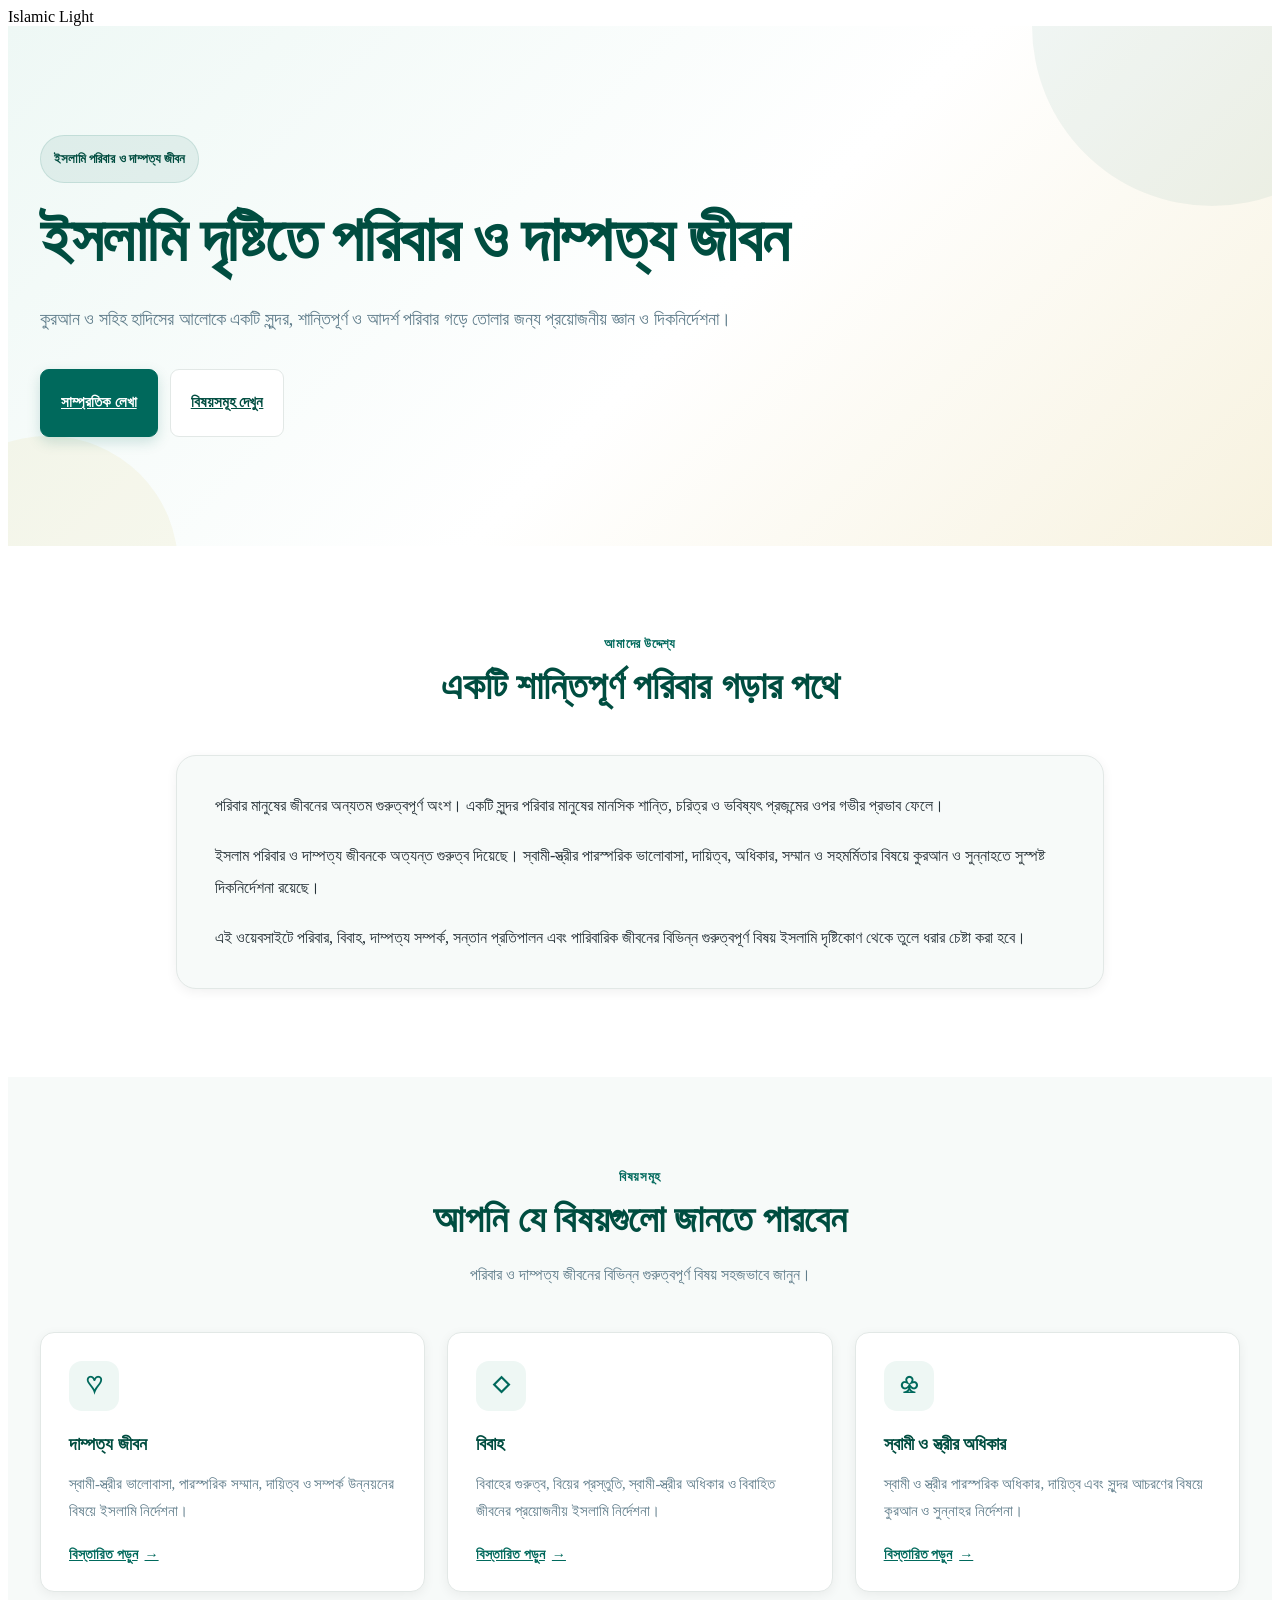
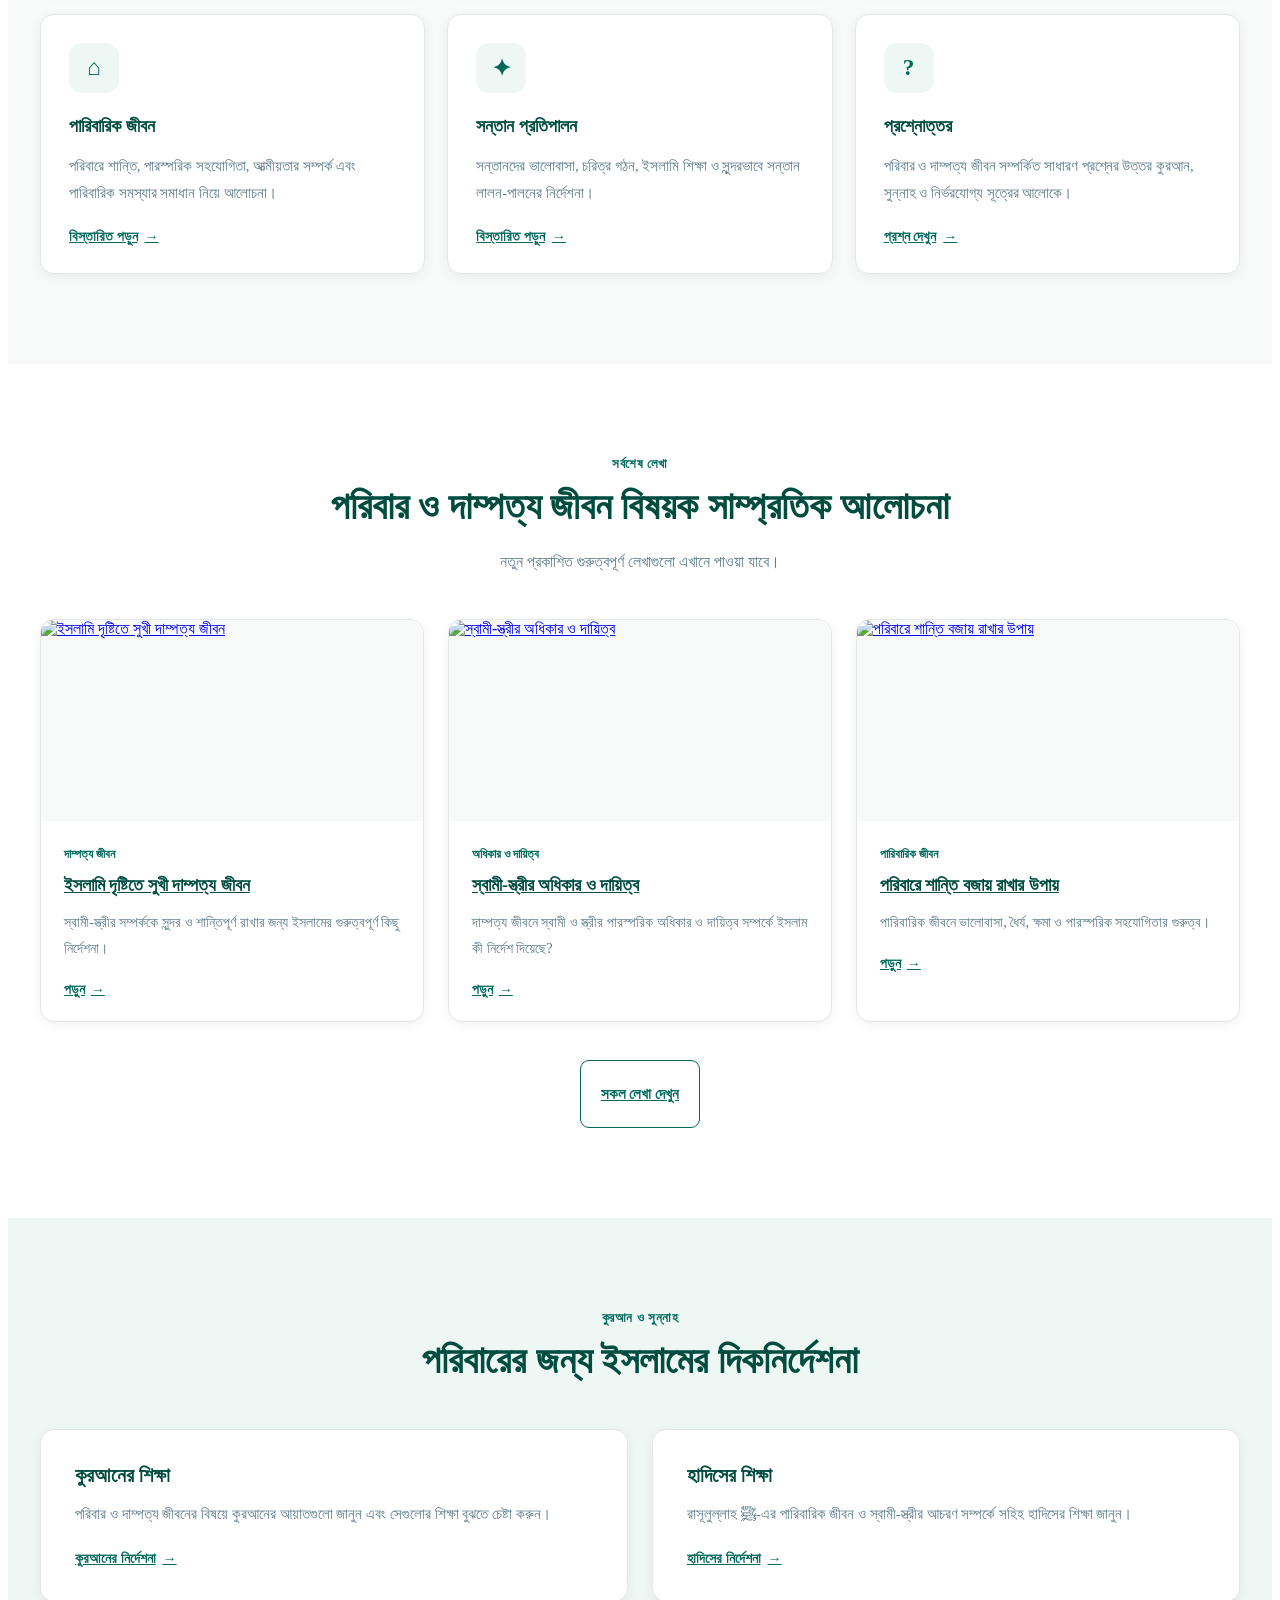
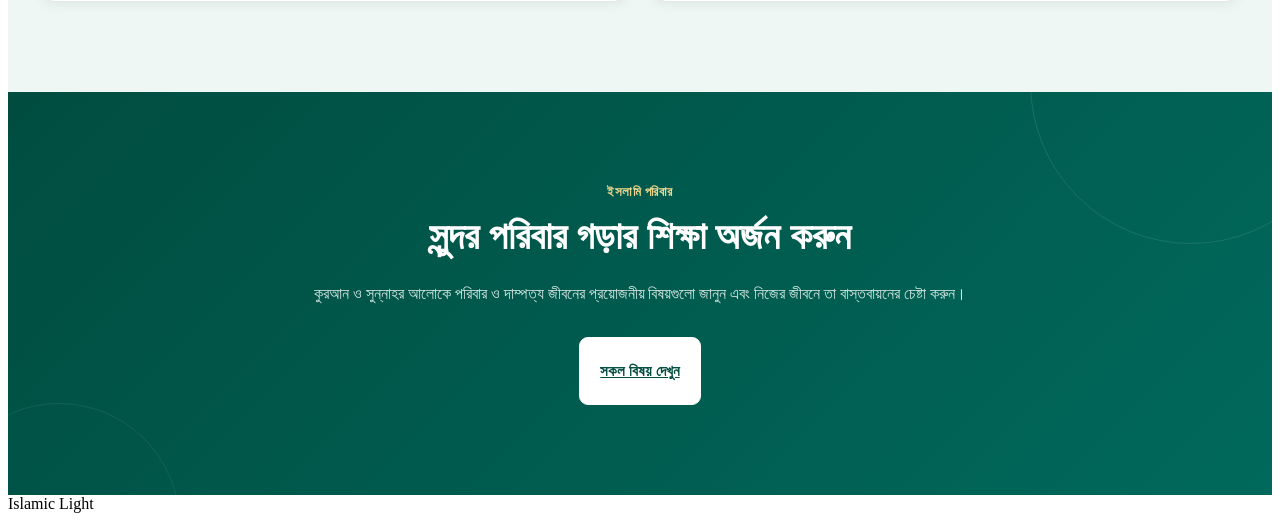
==== index.html @ d40d11ce "Update index.html" ====
<!DOCTYPE html>
<html lang="bn">
<head>
    <meta charset="UTF-8">

    <meta name="viewport" content="width=device-width, initial-scale=1.0">

    <title>ইসলামি দৃষ্টিতে পরিবার ও দাম্পত্য জীবন | Islamic Light</title>

    <meta name="description"
          content="ইসলামি দৃষ্টিতে পরিবার ও দাম্পত্য জীবন সম্পর্কে কুরআন ও সহিহ হাদিসের আলোকে জ্ঞানমূলক আলোচনা, স্বামী-স্ত্রীর অধিকার ও দায়িত্ব, বিবাহ, সন্তান প্রতিপালন এবং পারিবারিক জীবনের বিভিন্ন বিষয়।">

    <meta name="keywords"
          content="ইসলামি পরিবার, দাম্পত্য জীবন, ইসলামি দাম্পত্য জীবন, স্বামী স্ত্রীর অধিকার, বিবাহ, পরিবার, সন্তান প্রতিপালন, ইসলামি জীবনযাপন">

    <meta name="author" content="Mohammad Ayesh Ali">
    <meta name="robots" content="index, follow, max-image-preview:large">

    <link rel="canonical" href="https://family.islamiclight.in/">

    <!-- Theme -->
    <meta name="theme-color" content="#00695c">

    <!-- Open Graph -->
    <meta property="og:type" content="website">
    <meta property="og:title"
          content="ইসলামি দৃষ্টিতে পরিবার ও দাম্পত্য জীবন">
    <meta property="og:description"
          content="কুরআন ও সহিহ হাদিসের আলোকে পরিবার, বিবাহ, স্বামী-স্ত্রীর সম্পর্ক, সন্তান প্রতিপালন ও দাম্পত্য জীবনের বিভিন্ন বিষয়।">
    <meta property="og:url" content="https://family.islamiclight.in/">
    <meta property="og:site_name" content="ইসলামি দৃষ্টিতে পরিবার ও দাম্পত্য জীবন">
    <meta property="og:locale" content="bn_BD">
    <meta property="og:image"
          content="https://family.islamiclight.in/images/family-islamic-life.jpg">
    <meta property="og:image:alt"
          content="ইসলামি দৃষ্টিতে পরিবার ও দাম্পত্য জীবন">

    <!-- Twitter Card -->
    <meta name="twitter:card" content="summary_large_image">
    <meta name="twitter:title"
          content="ইসলামি দৃষ্টিতে পরিবার ও দাম্পত্য জীবন">
    <meta name="twitter:description"
          content="কুরআন ও সহিহ হাদিসের আলোকে পরিবার ও দাম্পত্য জীবনের বিভিন্ন বিষয়।">
    <meta name="twitter:image"
          content="https://family.islamiclight.in/images/family-islamic-life.jpg">

    <!-- Favicon -->
    <link rel="icon" href="/images/favicon.png" type="image/png">

    <!-- Future CSS -->
    <link rel="stylesheet" href="css/home-page.css">

    <!-- WebSite Structured Data -->
    <script type="application/ld+json">
    {
        "@context": "https://schema.org",
        "@type": "WebSite",
        "name": "ইসলামি দৃষ্টিতে পরিবার ও দাম্পত্য জীবন",
        "alternateName": "Islamic Family Life",
        "url": "https://family.islamiclight.in/",
        "description": "কুরআন ও সহিহ হাদিসের আলোকে পরিবার ও দাম্পত্য জীবন বিষয়ক জ্ঞানমূলক ওয়েবসাইট।",
        "inLanguage": "bn"
    }
    </script>

    <!-- Organization Structured Data -->
    <script type="application/ld+json">
    {
        "@context": "https://schema.org",
        "@type": "Organization",
        "name": "Islamic Light",
        "url": "https://islamiclight.in/",
        "sameAs": [
            "https://family.islamiclight.in/"
        ]
    }
    </script>
</head>

<body>

    <!-- =====================================================
         HEADER
         Header will be loaded dynamically by global.js
         ===================================================== -->

    <header id="site-header" class="site-header" aria-label="প্রধান হেডার">
        <div class="header-placeholder">
            <span>Islamic Light</span>
        </div>
    </header>


    <main id="main-content">

        <!-- =================================================
             HERO SECTION
             ================================================= -->

        <section class="hero-section" aria-labelledby="hero-title">

            <div class="hero-container">

                <div class="hero-content">

                    <span class="hero-label">
                        ইসলামি পরিবার ও দাম্পত্য জীবন
                    </span>

                    <h1 id="hero-title">
                        ইসলামি দৃষ্টিতে পরিবার ও দাম্পত্য জীবন
                    </h1>

                    <p class="hero-description">
                        কুরআন ও সহিহ হাদিসের আলোকে একটি সুন্দর,
                        শান্তিপূর্ণ ও আদর্শ পরিবার গড়ে তোলার জন্য
                        প্রয়োজনীয় জ্ঞান ও দিকনির্দেশনা।
                    </p>

                    <div class="hero-actions">

                        <a href="#latest-articles"
                           class="primary-button">
                            সাম্প্রতিক লেখা
                        </a>

                        <a href="#categories"
                           class="secondary-button">
                            বিষয়সমূহ দেখুন
                        </a>

                    </div>

                </div>

            </div>

        </section>


        <!-- =================================================
             INTRODUCTION
             ================================================= -->

        <section class="intro-section"
                 aria-labelledby="intro-title">

            <div class="container">

                <div class="section-heading">

                    <span class="section-label">
                        আমাদের উদ্দেশ্য
                    </span>

                    <h2 id="intro-title">
                        একটি শান্তিপূর্ণ পরিবার গড়ার পথে
                    </h2>

                </div>

                <div class="intro-content">

                    <p>
                        পরিবার মানুষের জীবনের অন্যতম গুরুত্বপূর্ণ অংশ।
                        একটি সুন্দর পরিবার মানুষের মানসিক শান্তি,
                        চরিত্র ও ভবিষ্যৎ প্রজন্মের ওপর গভীর প্রভাব ফেলে।
                    </p>

                    <p>
                        ইসলাম পরিবার ও দাম্পত্য জীবনকে অত্যন্ত
                        গুরুত্ব দিয়েছে। স্বামী-স্ত্রীর পারস্পরিক
                        ভালোবাসা, দায়িত্ব, অধিকার, সম্মান ও
                        সহমর্মিতার বিষয়ে কুরআন ও সুন্নাহতে
                        সুস্পষ্ট দিকনির্দেশনা রয়েছে।
                    </p>

                    <p>
                        এই ওয়েবসাইটে পরিবার, বিবাহ, দাম্পত্য সম্পর্ক,
                        সন্তান প্রতিপালন এবং পারিবারিক জীবনের
                        বিভিন্ন গুরুত্বপূর্ণ বিষয় ইসলামি দৃষ্টিকোণ
                        থেকে তুলে ধরার চেষ্টা করা হবে।
                    </p>

                </div>

            </div>

        </section>


        <!-- =================================================
             CATEGORIES
             ================================================= -->

        <section id="categories"
                 class="categories-section"
                 aria-labelledby="categories-title">

            <div class="container">

                <div class="section-heading">

                    <span class="section-label">
                        বিষয়সমূহ
                    </span>

                    <h2 id="categories-title">
                        আপনি যে বিষয়গুলো জানতে পারবেন
                    </h2>

                    <p>
                        পরিবার ও দাম্পত্য জীবনের বিভিন্ন গুরুত্বপূর্ণ
                        বিষয় সহজভাবে জানুন।
                    </p>

                </div>


                <div class="category-grid">

                    <!-- Category 1 -->
                    <article class="category-card">

                        <div class="category-icon"
                             aria-hidden="true">
                            ♡
                        </div>

                        <h3>
                            দাম্পত্য জীবন
                        </h3>

                        <p>
                            স্বামী-স্ত্রীর ভালোবাসা, পারস্পরিক
                            সম্মান, দায়িত্ব ও সম্পর্ক উন্নয়নের
                            বিষয়ে ইসলামি নির্দেশনা।
                        </p>

                        <a href="/categories/dampotto-jibon.html"
                           aria-label="দাম্পত্য জীবন সম্পর্কে পড়ুন">
                            বিস্তারিত পড়ুন
                        </a>

                    </article>


                    <!-- Category 2 -->
                    <article class="category-card">

                        <div class="category-icon"
                             aria-hidden="true">
                            ◇
                        </div>

                        <h3>
                            বিবাহ
                        </h3>

                        <p>
                            বিবাহের গুরুত্ব, বিয়ের প্রস্তুতি,
                            স্বামী-স্ত্রীর অধিকার ও বিবাহিত জীবনের
                            প্রয়োজনীয় ইসলামি নির্দেশনা।
                        </p>

                        <a href="/categories/bibaho.html"
                           aria-label="বিবাহ সম্পর্কে পড়ুন">
                            বিস্তারিত পড়ুন
                        </a>

                    </article>


                    <!-- Category 3 -->
                    <article class="category-card">

                        <div class="category-icon"
                             aria-hidden="true">
                            ♧
                        </div>

                        <h3>
                            স্বামী ও স্ত্রীর অধিকার
                        </h3>

                        <p>
                            স্বামী ও স্ত্রীর পারস্পরিক অধিকার,
                            দায়িত্ব এবং সুন্দর আচরণের বিষয়ে
                            কুরআন ও সুন্নাহর নির্দেশনা।
                        </p>

                        <a href="/categories/rights-responsibilities.html"
                           aria-label="স্বামী ও স্ত্রীর অধিকার সম্পর্কে পড়ুন">
                            বিস্তারিত পড়ুন
                        </a>

                    </article>


                    <!-- Category 4 -->
                    <article class="category-card">

                        <div class="category-icon"
                             aria-hidden="true">
                            ⌂
                        </div>

                        <h3>
                            পারিবারিক জীবন
                        </h3>

                        <p>
                            পরিবারে শান্তি, পারস্পরিক সহযোগিতা,
                            আত্মীয়তার সম্পর্ক এবং পারিবারিক
                            সমস্যার সমাধান নিয়ে আলোচনা।
                        </p>

                        <a href="/categories/family-life.html"
                           aria-label="পারিবারিক জীবন সম্পর্কে পড়ুন">
                            বিস্তারিত পড়ুন
                        </a>

                    </article>


                    <!-- Category 5 -->
                    <article class="category-card">

                        <div class="category-icon"
                             aria-hidden="true">
                            ✦
                        </div>

                        <h3>
                            সন্তান প্রতিপালন
                        </h3>

                        <p>
                            সন্তানদের ভালোবাসা, চরিত্র গঠন,
                            ইসলামি শিক্ষা ও সুন্দরভাবে
                            সন্তান লালন-পালনের নির্দেশনা।
                        </p>

                        <a href="/categories/child-upbringing.html"
                           aria-label="সন্তান প্রতিপালন সম্পর্কে পড়ুন">
                            বিস্তারিত পড়ুন
                        </a>

                    </article>


                    <!-- Category 6 -->
                    <article class="category-card">

                        <div class="category-icon"
                             aria-hidden="true">
                            ?
                        </div>

                        <h3>
                            প্রশ্নোত্তর
                        </h3>

                        <p>
                            পরিবার ও দাম্পত্য জীবন সম্পর্কিত
                            সাধারণ প্রশ্নের উত্তর কুরআন,
                            সুন্নাহ ও নির্ভরযোগ্য সূত্রের আলোকে।
                        </p>

                        <a href="/questions.html"
                           aria-label="প্রশ্নোত্তর বিভাগে যান">
                            প্রশ্ন দেখুন
                        </a>

                    </article>

                </div>

            </div>

        </section>


        <!-- =================================================
             FEATURED ARTICLES
             ================================================= -->

        <section id="latest-articles"
                 class="latest-articles-section"
                 aria-labelledby="latest-articles-title">

            <div class="container">

                <div class="section-heading">

                    <span class="section-label">
                        সর্বশেষ লেখা
                    </span>

                    <h2 id="latest-articles-title">
                        পরিবার ও দাম্পত্য জীবন বিষয়ক সাম্প্রতিক আলোচনা
                    </h2>

                    <p>
                        নতুন প্রকাশিত গুরুত্বপূর্ণ লেখাগুলো এখানে
                        পাওয়া যাবে।
                    </p>

                </div>


                <div class="article-grid">

                    <!-- Article 1 -->
                    <article class="article-card">

                        <a href="/articles/islamic-married-life.html"
                           class="article-image-link">

                            <img src="/images/articles/married-life.jpg"
                                 alt="ইসলামি দৃষ্টিতে সুখী দাম্পত্য জীবন"
                                 loading="lazy"
                                 width="1200"
                                 height="630">

                        </a>

                        <div class="article-content">

                            <span class="article-category">
                                দাম্পত্য জীবন
                            </span>

                            <h3>
                                <a href="/articles/islamic-married-life.html">
                                    ইসলামি দৃষ্টিতে সুখী দাম্পত্য জীবন
                                </a>
                            </h3>

                            <p>
                                স্বামী-স্ত্রীর সম্পর্ককে সুন্দর ও
                                শান্তিপূর্ণ রাখার জন্য ইসলামের
                                গুরুত্বপূর্ণ কিছু নির্দেশনা।
                            </p>

                            <a href="/articles/islamic-married-life.html"
                               class="read-more">
                                পড়ুন
                            </a>

                        </div>

                    </article>


                    <!-- Article 2 -->
                    <article class="article-card">

                        <a href="/articles/husband-wife-rights.html"
                           class="article-image-link">

                            <img src="/images/articles/husband-wife-rights.jpg"
                                 alt="স্বামী-স্ত্রীর অধিকার ও দায়িত্ব"
                                 loading="lazy"
                                 width="1200"
                                 height="630">

                        </a>

                        <div class="article-content">

                            <span class="article-category">
                                অধিকার ও দায়িত্ব
                            </span>

                            <h3>
                                <a href="/articles/husband-wife-rights.html">
                                    স্বামী-স্ত্রীর অধিকার ও দায়িত্ব
                                </a>
                            </h3>

                            <p>
                                দাম্পত্য জীবনে স্বামী ও স্ত্রীর
                                পারস্পরিক অধিকার ও দায়িত্ব সম্পর্কে
                                ইসলাম কী নির্দেশ দিয়েছে?
                            </p>

                            <a href="/articles/husband-wife-rights.html"
                               class="read-more">
                                পড়ুন
                            </a>

                        </div>

                    </article>


                    <!-- Article 3 -->
                    <article class="article-card">

                        <a href="/articles/family-peace.html"
                           class="article-image-link">

                            <img src="/images/articles/family-peace.jpg"
                                 alt="পরিবারে শান্তি বজায় রাখার উপায়"
                                 loading="lazy"
                                 width="1200"
                                 height="630">

                        </a>

                        <div class="article-content">

                            <span class="article-category">
                                পারিবারিক জীবন
                            </span>

                            <h3>
                                <a href="/articles/family-peace.html">
                                    পরিবারে শান্তি বজায় রাখার উপায়
                                </a>
                            </h3>

                            <p>
                                পারিবারিক জীবনে ভালোবাসা, ধৈর্য,
                                ক্ষমা ও পারস্পরিক সহযোগিতার গুরুত্ব।
                            </p>

                            <a href="/articles/family-peace.html"
                               class="read-more">
                                পড়ুন
                            </a>

                        </div>

                    </article>

                </div>


                <div class="section-action">

                    <a href="/articles.html"
                       class="view-all-button">
                        সকল লেখা দেখুন
                    </a>

                </div>

            </div>

        </section>


        <!-- =================================================
             QURAN & HADITH
             ================================================= -->

        <section class="guidance-section"
                 aria-labelledby="guidance-title">

            <div class="container">

                <div class="section-heading">

                    <span class="section-label">
                        কুরআন ও সুন্নাহ
                    </span>

                    <h2 id="guidance-title">
                        পরিবারের জন্য ইসলামের দিকনির্দেশনা
                    </h2>

                </div>


                <div class="guidance-grid">

                    <article class="guidance-card">

                        <h3>
                            কুরআনের শিক্ষা
                        </h3>

                        <p>
                            পরিবার ও দাম্পত্য জীবনের বিষয়ে
                            কুরআনের আয়াতগুলো জানুন এবং
                            সেগুলোর শিক্ষা বুঝতে চেষ্টা করুন।
                        </p>

                        <a href="/quran-family.html">
                            কুরআনের নির্দেশনা
                        </a>

                    </article>


                    <article class="guidance-card">

                        <h3>
                            হাদিসের শিক্ষা
                        </h3>

                        <p>
                            রাসূলুল্লাহ ﷺ-এর পারিবারিক জীবন ও
                            স্বামী-স্ত্রীর আচরণ সম্পর্কে সহিহ
                            হাদিসের শিক্ষা জানুন।
                        </p>

                        <a href="/hadith-family.html">
                            হাদিসের নির্দেশনা
                        </a>

                    </article>

                </div>

            </div>

        </section>


        <!-- =================================================
             CALL TO ACTION
             ================================================= -->

         <section class="cta-section"
                 aria-labelledby="cta-title">

            <div class="container">

                <div class="cta-content">

                    <span class="section-label">
                        ইসলামি পরিবার
                    </span>

                    <h2 id="cta-title">
                        সুন্দর পরিবার গড়ার শিক্ষা অর্জন করুন
                    </h2>

                    <p>
                        কুরআন ও সুন্নাহর আলোকে পরিবার ও দাম্পত্য
                        জীবনের প্রয়োজনীয় বিষয়গুলো জানুন এবং
                        নিজের জীবনে তা বাস্তবায়নের চেষ্টা করুন।
                    </p>

                    <a href="/articles.html"
                       class="cta-button">
                        সকল বিষয় দেখুন
                    </a>

                </div>

            </div>

        </section>

    </main>


    <!-- =====================================================
         FOOTER
         Footer will be loaded dynamically by global.js
         ===================================================== -->

    <footer id="site-footer"
            class="site-footer"
            aria-label="ওয়েবসাইট ফুটার">

        <div class="footer-placeholder">
            <span>Islamic Light</span>
        </div>

    </footer>


    <!-- =====================================================
         NOSCRIPT
         ===================================================== -->

    <noscript>
        <div class="noscript-message">
            এই ওয়েবসাইটের কিছু ফিচার সঠিকভাবে ব্যবহার করার জন্য
            আপনার ব্রাউজারে JavaScript সক্রিয় করুন।
        </div>
    </noscript>

     <!-- Future Global JavaScript -->
    <script src="/js/global.js" defer></script>

</body>
</html>
---- css/home-page.css ----
/* =========================================================
   ISLAMIC LIGHT
   Family & Married Life Website
   Homepage Styles
   File: home-page.css
   ========================================================= */


/* =========================================================
   1. HOMEPAGE VARIABLES
   ========================================================= */

:root {
    --home-primary: #00695c;
    --home-primary-dark: #004d40;
    --home-primary-light: #00897b;

    --home-accent: #c9a227;
    --home-accent-light: #f5ecd0;

    --home-text: #263238;
    --home-text-light: #607d8b;

    --home-bg: #ffffff;
    --home-bg-soft: #f7faf9;
    --home-bg-green: #eef7f4;

    --home-border: #e2e8e6;

    --home-container: 1200px;

    --home-radius-sm: 8px;
    --home-radius-md: 14px;
    --home-radius-lg: 20px;

    --home-shadow-sm:
        0 3px 12px rgba(0, 0, 0, 0.06);

    --home-shadow-md:
        0 8px 28px rgba(0, 0, 0, 0.09);

    --home-shadow-lg:
        0 16px 45px rgba(0, 0, 0, 0.12);

    --home-transition: 0.25s ease;
}


/* =========================================================
   2. GENERAL HOMEPAGE RESET
   ========================================================= */

main {
    width: 100%;
}

.container {
    width: min(100% - 40px, var(--home-container));
    margin: 0 auto;
}

.hero-section,
.intro-section,
.categories-section,
.latest-articles-section,
.guidance-section,
.cta-section {
    width: 100%;
}


/* =========================================================
   3. SECTION COMMON STYLES
   ========================================================= */

.section-heading {
    max-width: 760px;

    margin: 0 auto 42px;

    text-align: center;
}

.section-label {
    display: inline-block;

    margin-bottom: 10px;

    color: var(--home-primary);

    font-size: 0.82rem;
    font-weight: 700;

    letter-spacing: 0.04em;
}

.section-heading h2 {
    margin: 0;

    color: var(--home-primary-dark);

    font-size: clamp(1.65rem, 3vw, 2.35rem);
    line-height: 1.35;
    font-weight: 700;
}

.section-heading p {
    margin: 14px auto 0;

    max-width: 650px;

    color: var(--home-text-light);

    font-size: 1rem;
    line-height: 1.9;
}


/* =========================================================
   4. HERO SECTION
   ========================================================= */

.hero-section {
    position: relative;

    overflow: hidden;

    background:
        linear-gradient(
            135deg,
            #eef8f5 0%,
            #ffffff 55%,
            #f7f2df 100%
        );
}

.hero-section::before {
    content: "";

    position: absolute;

    width: 360px;
    height: 360px;

    top: -180px;
    right: -120px;

    border-radius: 50%;

    background: rgba(0, 105, 92, 0.06);

    pointer-events: none;
}

.hero-section::after {
    content: "";

    position: absolute;

    width: 260px;
    height: 260px;

    bottom: -150px;
    left: -90px;

    border-radius: 50%;

    background: rgba(201, 162, 39, 0.07);

    pointer-events: none;
}

.hero-container {
    position: relative;
    z-index: 1;

    width: min(100% - 40px, var(--home-container));

    min-height: 520px;

    margin: 0 auto;

    display: flex;
    align-items: center;
}

.hero-content {
    width: min(100%, 800px);

    padding: 78px 0;
}

.hero-label {
    display: inline-flex;
    align-items: center;

    min-height: 34px;

    margin-bottom: 18px;
    padding: 6px 13px;

    color: var(--home-primary-dark);

    background: rgba(0, 105, 92, 0.08);

    border: 1px solid rgba(0, 105, 92, 0.12);

    border-radius: 999px;

    font-size: 0.82rem;
    font-weight: 700;
}

.hero-content h1 {
    max-width: 850px;

    margin: 0;

    color: var(--home-primary-dark);

    font-size: clamp(2.2rem, 5vw, 4rem);
    line-height: 1.22;
    font-weight: 800;

    letter-spacing: -0.02em;
}

.hero-description {
    max-width: 720px;

    margin: 22px 0 0;

    color: var(--home-text-light);

    font-size: clamp(1rem, 2vw, 1.12rem);
    line-height: 1.95;
}

.hero-actions {
    margin-top: 32px;

    display: flex;
    align-items: center;
    flex-wrap: wrap;

    gap: 12px;
}


/* =========================================================
   5. HERO BUTTONS
   ========================================================= */

.primary-button,
.secondary-button,
.cta-button,
.view-all-button {
    display: inline-flex;
    align-items: center;
    justify-content: center;

    min-height: 46px;

    padding: 10px 20px;

    border-radius: 9px;

    font-size: 0.92rem;
    font-weight: 700;

    transition:
        color var(--home-transition),
        background-color var(--home-transition),
        border-color var(--home-transition),
        transform var(--home-transition),
        box-shadow var(--home-transition);
}

.primary-button {
    color: #ffffff;
    background: var(--home-primary);

    border: 1px solid var(--home-primary);

    box-shadow:
        0 5px 14px rgba(0, 105, 92, 0.18);
}

.primary-button:hover,
.primary-button:focus-visible {
    color: #ffffff;
    background: var(--home-primary-dark);

    border-color: var(--home-primary-dark);

    transform: translateY(-2px);

    box-shadow:
        0 8px 20px rgba(0, 77, 64, 0.22);
}

.secondary-button {
    color: var(--home-primary-dark);
    background: #ffffff;

    border: 1px solid var(--home-border);
}

.secondary-button:hover,
.secondary-button:focus-visible {
    color: var(--home-primary);

    border-color: var(--home-primary);

    background: var(--home-bg-green);

    transform: translateY(-2px);
}


/* =========================================================
   6. INTRODUCTION SECTION
   ========================================================= */

.intro-section {
    padding: 88px 0;

    background: var(--home-bg);
}

.intro-content {
    width: min(100%, 850px);

    margin: 0 auto;

    padding: 34px 38px;

    background: var(--home-bg-soft);

    border: 1px solid var(--home-border);

    border-radius: var(--home-radius-lg);

    box-shadow: var(--home-shadow-sm);
}

.intro-content p {
    margin: 0;

    color: var(--home-text);

    font-size: 1rem;
    line-height: 2;
}

.intro-content p + p {
    margin-top: 18px;
}


/* =========================================================
   7. CATEGORIES SECTION
   ========================================================= */

.categories-section {
    padding: 90px 0;

    background: var(--home-bg-soft);
}

.category-grid {
    display: grid;

    grid-template-columns:
        repeat(3, minmax(0, 1fr));

    gap: 22px;
}

.category-card {
    position: relative;

    padding: 28px;

    background: #ffffff;

    border: 1px solid var(--home-border);

    border-radius: var(--home-radius-md);

    box-shadow: var(--home-shadow-sm);

    transition:
        transform var(--home-transition),
        box-shadow var(--home-transition),
        border-color var(--home-transition);
}

.category-card:hover {
    transform: translateY(-5px);

    border-color: rgba(0, 105, 92, 0.25);

    box-shadow: var(--home-shadow-md);
}

.category-icon {
    width: 50px;
    height: 50px;

    display: flex;
    align-items: center;
    justify-content: center;

    margin-bottom: 20px;

    color: var(--home-primary);

    background: var(--home-bg-green);

    border-radius: 13px;

    font-size: 1.45rem;
    font-weight: 600;
}

.category-card h3 {
    margin: 0;

    color: var(--home-primary-dark);

    font-size: 1.15rem;
    line-height: 1.5;
}

.category-card p {
    margin: 12px 0 20px;

    color: var(--home-text-light);

    font-size: 0.92rem;
    line-height: 1.85;
}

.category-card a {
    display: inline-flex;
    align-items: center;

    color: var(--home-primary);

    font-size: 0.88rem;
    font-weight: 700;

    transition:
        color var(--home-transition),
        transform var(--home-transition);
}

.category-card a::after {
    content: "→";

    margin-left: 7px;

    transition:
        transform var(--home-transition);
}

.category-card a:hover,
.category-card a:focus-visible {
    color: var(--home-primary-dark);

    transform: translateX(2px);
}

.category-card a:hover::after,
.category-card a:focus-visible::after {
    transform: translateX(3px);
}


/* =========================================================
   8. LATEST ARTICLES
   ========================================================= */

.latest-articles-section {
    padding: 90px 0;

    background: #ffffff;
}

.article-grid {
    display: grid;

    grid-template-columns:
        repeat(3, minmax(0, 1fr));

    gap: 24px;
}

.article-card {
    overflow: hidden;

    background: #ffffff;

    border: 1px solid var(--home-border);

    border-radius: var(--home-radius-md);

    box-shadow: var(--home-shadow-sm);

    transition:
        transform var(--home-transition),
        box-shadow var(--home-transition),
        border-color var(--home-transition);
}

.article-card:hover {
    transform: translateY(-5px);

    border-color: rgba(0, 105, 92, 0.22);

    box-shadow: var(--home-shadow-md);
}


/* =========================================================
   9. ARTICLE IMAGE
   ========================================================= */

.article-image-link {
    display: block;

    overflow: hidden;

    background: var(--home-bg-soft);

    aspect-ratio: 1200 / 630;
}

.article-image-link img {
    width: 100%;
    height: 100%;

    display: block;

    object-fit: cover;

    transition:
        transform 0.45s ease;
}

.article-card:hover .article-image-link img {
    transform: scale(1.04);
}


/* =========================================================
   10. ARTICLE CONTENT
   ========================================================= */

.article-content {
    padding: 23px;
}

.article-category {
    display: inline-block;

    margin-bottom: 10px;

    color: var(--home-primary);

    font-size: 0.76rem;
    font-weight: 700;
}

.article-content h3 {
    margin: 0;
}

.article-content h3 a {
    color: var(--home-primary-dark);

    font-size: 1.12rem;
    line-height: 1.55;
    font-weight: 700;

    transition: color var(--home-transition);
}

.article-content h3 a:hover,
.article-content h3 a:focus-visible {
    color: var(--home-primary);
}

.article-content p {
    margin: 11px 0 18px;

    color: var(--home-text-light);

    font-size: 0.9rem;
    line-height: 1.8;
}

.read-more {
    display: inline-flex;
    align-items: center;

    color: var(--home-primary);

    font-size: 0.86rem;
    font-weight: 700;

    transition:
        color var(--home-transition),
        transform var(--home-transition);
}

.read-more::after {
    content: "→";

    margin-left: 6px;

    transition:
        transform var(--home-transition);
}

.read-more:hover,
.read-more:focus-visible {
    color: var(--home-primary-dark);

    transform: translateX(2px);
}

.read-more:hover::after,
.read-more:focus-visible::after {
    transform: translateX(3px);
}


/* =========================================================
   11. SECTION ACTION
   ========================================================= */

.section-action {
    margin-top: 38px;

    display: flex;
    justify-content: center;
}

.view-all-button {
    color: var(--home-primary);

    background: #ffffff;

    border: 1px solid var(--home-primary);
}

.view-all-button:hover,
.view-all-button:focus-visible {
    color: #ffffff;

    background: var(--home-primary);

    transform: translateY(-2px);

    box-shadow:
        0 6px 18px rgba(0, 105, 92, 0.18);
}


/* =========================================================
   12. QURAN & HADITH GUIDANCE
   ========================================================= */

.guidance-section {
    padding: 90px 0;

    background: var(--home-bg-green);
}

.guidance-grid {
    display: grid;

    grid-template-columns:
        repeat(2, minmax(0, 1fr));

    gap: 24px;
}

.guidance-card {
    padding: 34px;

    background: #ffffff;

    border: 1px solid var(--home-border);

    border-radius: var(--home-radius-md);

    box-shadow: var(--home-shadow-sm);

    transition:
        transform var(--home-transition),
        box-shadow var(--home-transition);
}

.guidance-card:hover {
    transform: translateY(-4px);

    box-shadow: var(--home-shadow-md);
}

.guidance-card h3 {
    margin: 0;

    color: var(--home-primary-dark);

    font-size: 1.25rem;
}

.guidance-card p {
    margin: 13px 0 20px;

    color: var(--home-text-light);

    font-size: 0.94rem;
    line-height: 1.9;
}

.guidance-card a {
    display: inline-flex;
    align-items: center;

    color: var(--home-primary);

    font-size: 0.88rem;
    font-weight: 700;
}

.guidance-card a::after {
    content: "→";

    margin-left: 7px;

    transition:
        transform var(--home-transition);
}

.guidance-card a:hover,
.guidance-card a:focus-visible {
    color: var(--home-primary-dark);
}

.guidance-card a:hover::after,
.guidance-card a:focus-visible::after {
    transform: translateX(3px);
}


/* =========================================================
   13. CALL TO ACTION
   ========================================================= */

.cta-section {
    position: relative;

    overflow: hidden;

    padding: 90px 0;

    background:
        linear-gradient(
            135deg,
            var(--home-primary-dark),
            var(--home-primary)
        );
}

.cta-section::before {
    content: "";

    position: absolute;

    width: 320px;
    height: 320px;

    top: -170px;
    right: -80px;

    border: 1px solid rgba(255, 255, 255, 0.10);

    border-radius: 50%;
}

.cta-section::after {
    content: "";

    position: absolute;

    width: 240px;
    height: 240px;

    bottom: -150px;
    left: -70px;

    border: 1px solid rgba(255, 255, 255, 0.08);

    border-radius: 50%;
}

.cta-content {
    position: relative;
    z-index: 1;

    max-width: 800px;

    margin: 0 auto;

    text-align: center;
}

.cta-content .section-label {
    color: #e9d58d;
}

.cta-content h2 {
    margin: 0;

    color: #ffffff;

    font-size: clamp(1.7rem, 3vw, 2.45rem);
    line-height: 1.4;
}

.cta-content p {
    max-width: 680px;

    margin: 16px auto 0;

    color: #d5e7e3;

    font-size: 0.98rem;
    line-height: 1.9;
}

.cta-button {
    margin-top: 28px;

    color: var(--home-primary-dark);

    background: #ffffff;

    border: 1px solid #ffffff;
}

.cta-button:hover,
.cta-button:focus-visible {
    color: var(--home-primary-dark);

    background: #f5f5f5;

    transform: translateY(-2px);

    box-shadow:
        0 8px 20px rgba(0, 0, 0, 0.16);
}


/* =========================================================
   14. GLOBAL FOCUS
   ========================================================= */

.hero-section a:focus-visible,
.intro-section a:focus-visible,
.categories-section a:focus-visible,
.latest-articles-section a:focus-visible,
.guidance-section a:focus-visible,
.cta-section a:focus-visible {
    outline: 3px solid rgba(201, 162, 39, 0.45);
    outline-offset: 3px;
}


/* =========================================================
   15. REDUCED MOTION
   ========================================================= */

@media (prefers-reduced-motion: reduce) {

    .hero-section *,
    .intro-section *,
    .categories-section *,
    .latest-articles-section *,
    .guidance-section *,
    .cta-section * {
        scroll-behavior: auto !important;
        transition-duration: 0.01ms !important;
        animation-duration: 0.01ms !important;
        animation-iteration-count: 1 !important;
    }
}


/* =========================================================
   16. TABLET
   ========================================================= */

@media (max-width: 1024px) {

    .container,
    .hero-container {
        width: min(100% - 32px, var(--home-container));
    }

    .category-grid,
    .article-grid {
        grid-template-columns:
            repeat(2, minmax(0, 1fr));
    }

    .hero-container {
        min-height: 480px;
    }

    .hero-content {
        padding: 68px 0;
    }
}


/* =========================================================
   17. MOBILE
   ========================================================= */

@media (max-width: 768px) {

    .container,
    .hero-container {
        width: min(100% - 24px, var(--home-container));
    }

    .hero-container {
        min-height: auto;
    }

    .hero-content {
        padding: 64px 0;
    }

    .hero-content h1 {
        font-size: clamp(2rem, 8vw, 2.8rem);

        letter-spacing: -0.015em;
    }

    .hero-description {
        line-height: 1.85;
    }

    .hero-actions {
        margin-top: 26px;

        gap: 9px;
    }

    .primary-button,
    .secondary-button,
    .cta-button,
    .view-all-button {
        min-height: 44px;

        padding: 9px 17px;
    }

    .intro-section,
    .categories-section,
    .latest-articles-section,
    .guidance-section,
    .cta-section {
        padding: 68px 0;
    }

    .section-heading {
        margin-bottom: 32px;
    }

    .section-heading h2 {
        font-size: 1.75rem;
    }

    .section-heading p {
        font-size: 0.94rem;
        line-height: 1.8;
    }

    .intro-content {
        padding: 27px 24px;
    }

    .category-grid,
    .article-grid,
    .guidance-grid {
        grid-template-columns: 1fr;
    }

    .category-card,
    .guidance-card {
        padding: 26px;
    }

    .article-content {
        padding: 21px;
    }

    .cta-content h2 {
        font-size: 1.75rem;
    }
}


/* =========================================================
   18. SMALL MOBILE
   ========================================================= */

@media (max-width: 480px) {

    .container,
    .hero-container {
        width: min(100% - 20px, var(--home-container));
    }

    .hero-content {
        padding: 52px 0;
    }

    .hero-label {
        margin-bottom: 14px;

        font-size: 0.76rem;
    }

    .hero-content h1 {
        font-size: 2rem;

        line-height: 1.3;
    }

    .hero-description {
        margin-top: 17px;

        font-size: 0.94rem;
    }

    .hero-actions {
        flex-direction: column;
        align-items: stretch;
    }

    .primary-button,
    .secondary-button {
        width: 100%;
    }

    .intro-section,
    .categories-section,
    .latest-articles-section,
    .guidance-section,
    .cta-section {
        padding: 56px 0;
    }

    .section-heading h2 {
        font-size: 1.55rem;
    }

    .section-heading p {
        font-size: 0.9rem;
    }

    .intro-content {
        padding: 23px 19px;
    }

    .intro-content p {
        font-size: 0.92rem;
        line-height: 1.9;
    }

    .category-card,
    .guidance-card {
        padding: 23px;
    }

    .category-card h3 {
        font-size: 1.08rem;
    }

    .category-card p,
    .guidance-card p,
    .article-content p {
        font-size: 0.88rem;
    }

    .article-content h3 a {
        font-size: 1.05rem;
    }

    .cta-content h2 {
        font-size: 1.55rem;
    }

    .cta-content p {
        font-size: 0.9rem;
    }

    .cta-button {
        width: 100%;
    }
}


/* =========================================================
   19. PRINT
   ========================================================= */

@media print {

    .hero-section,
    .intro-section,
    .categories-section,
    .latest-articles-section,
    .guidance-section,
    .cta-section {
        background: #ffffff !important;
    }

    .hero-section::before,
    .hero-section::after,
    .cta-section::before,
    .cta-section::after {
        display: none;
    }

    .category-card,
    .article-card,
    .guidance-card,
    .intro-content {
        box-shadow: none;

        border: 1px solid #cccccc;
    }
    }
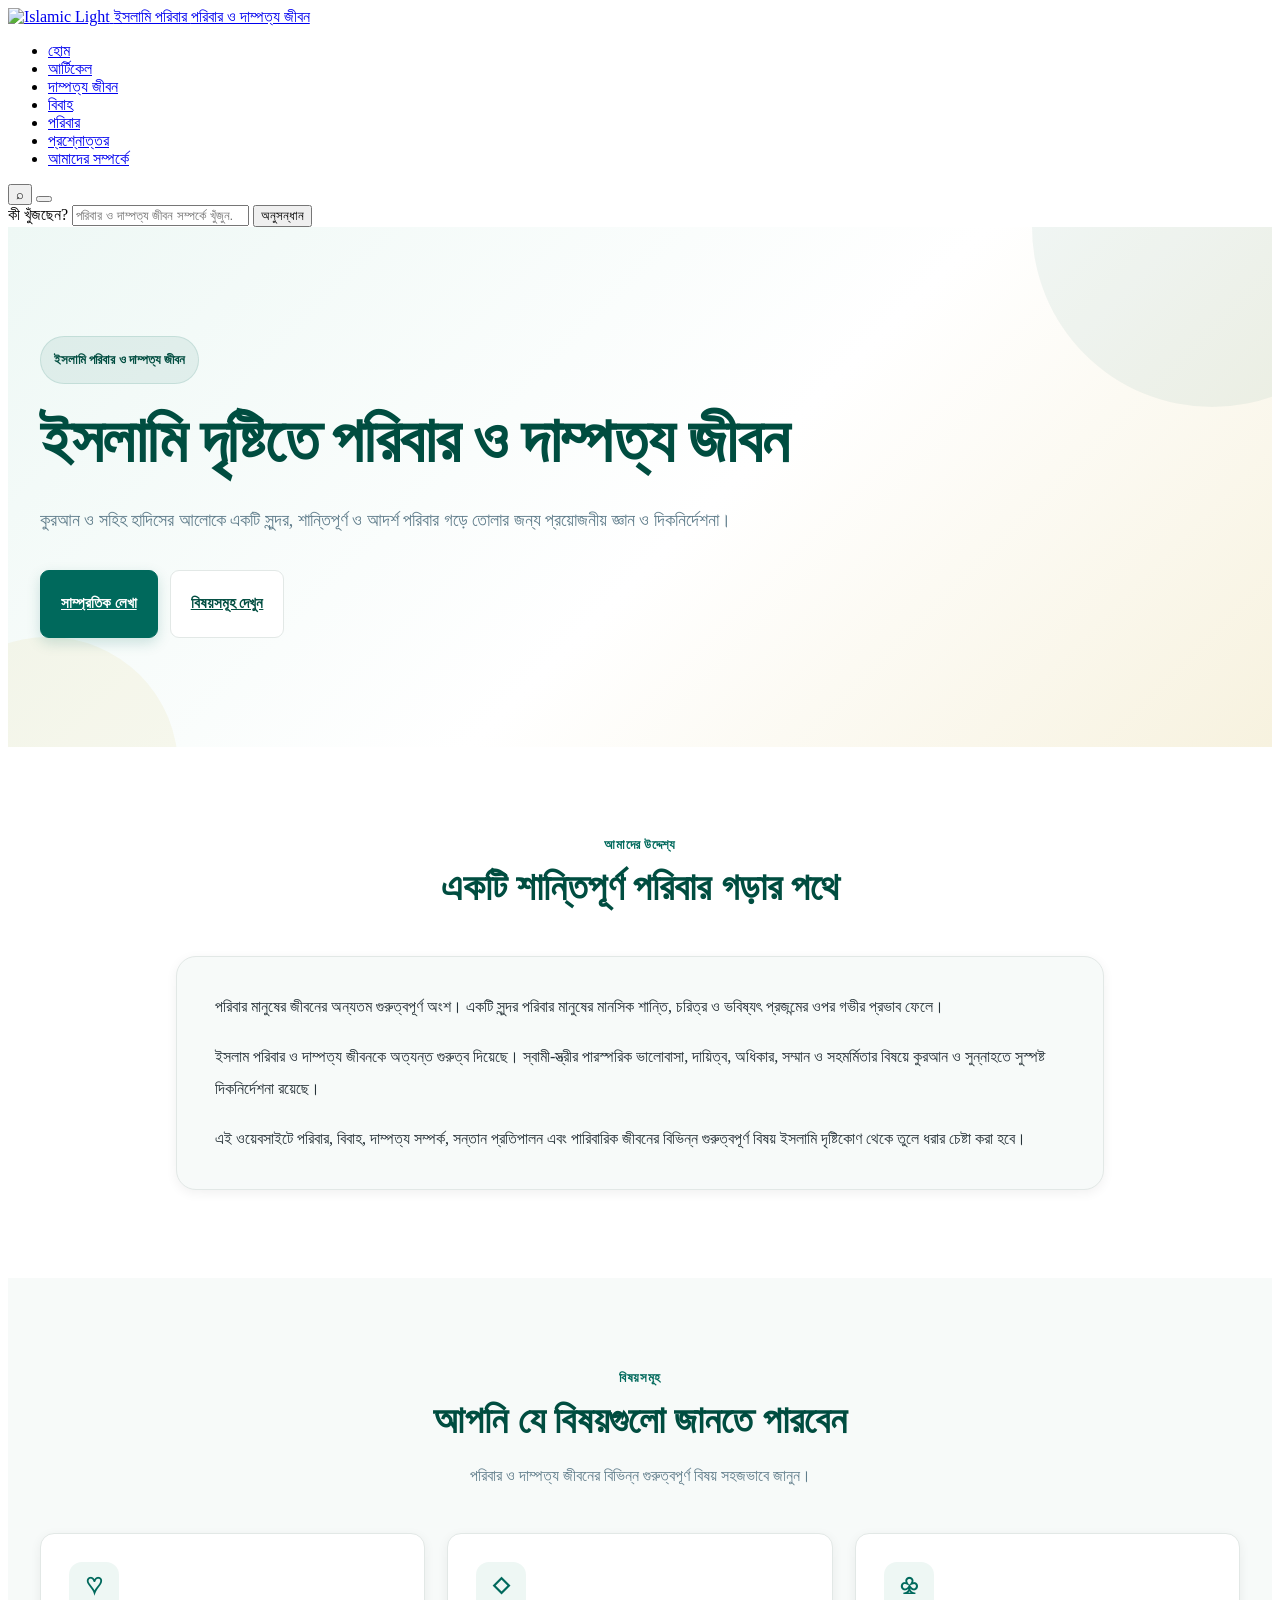
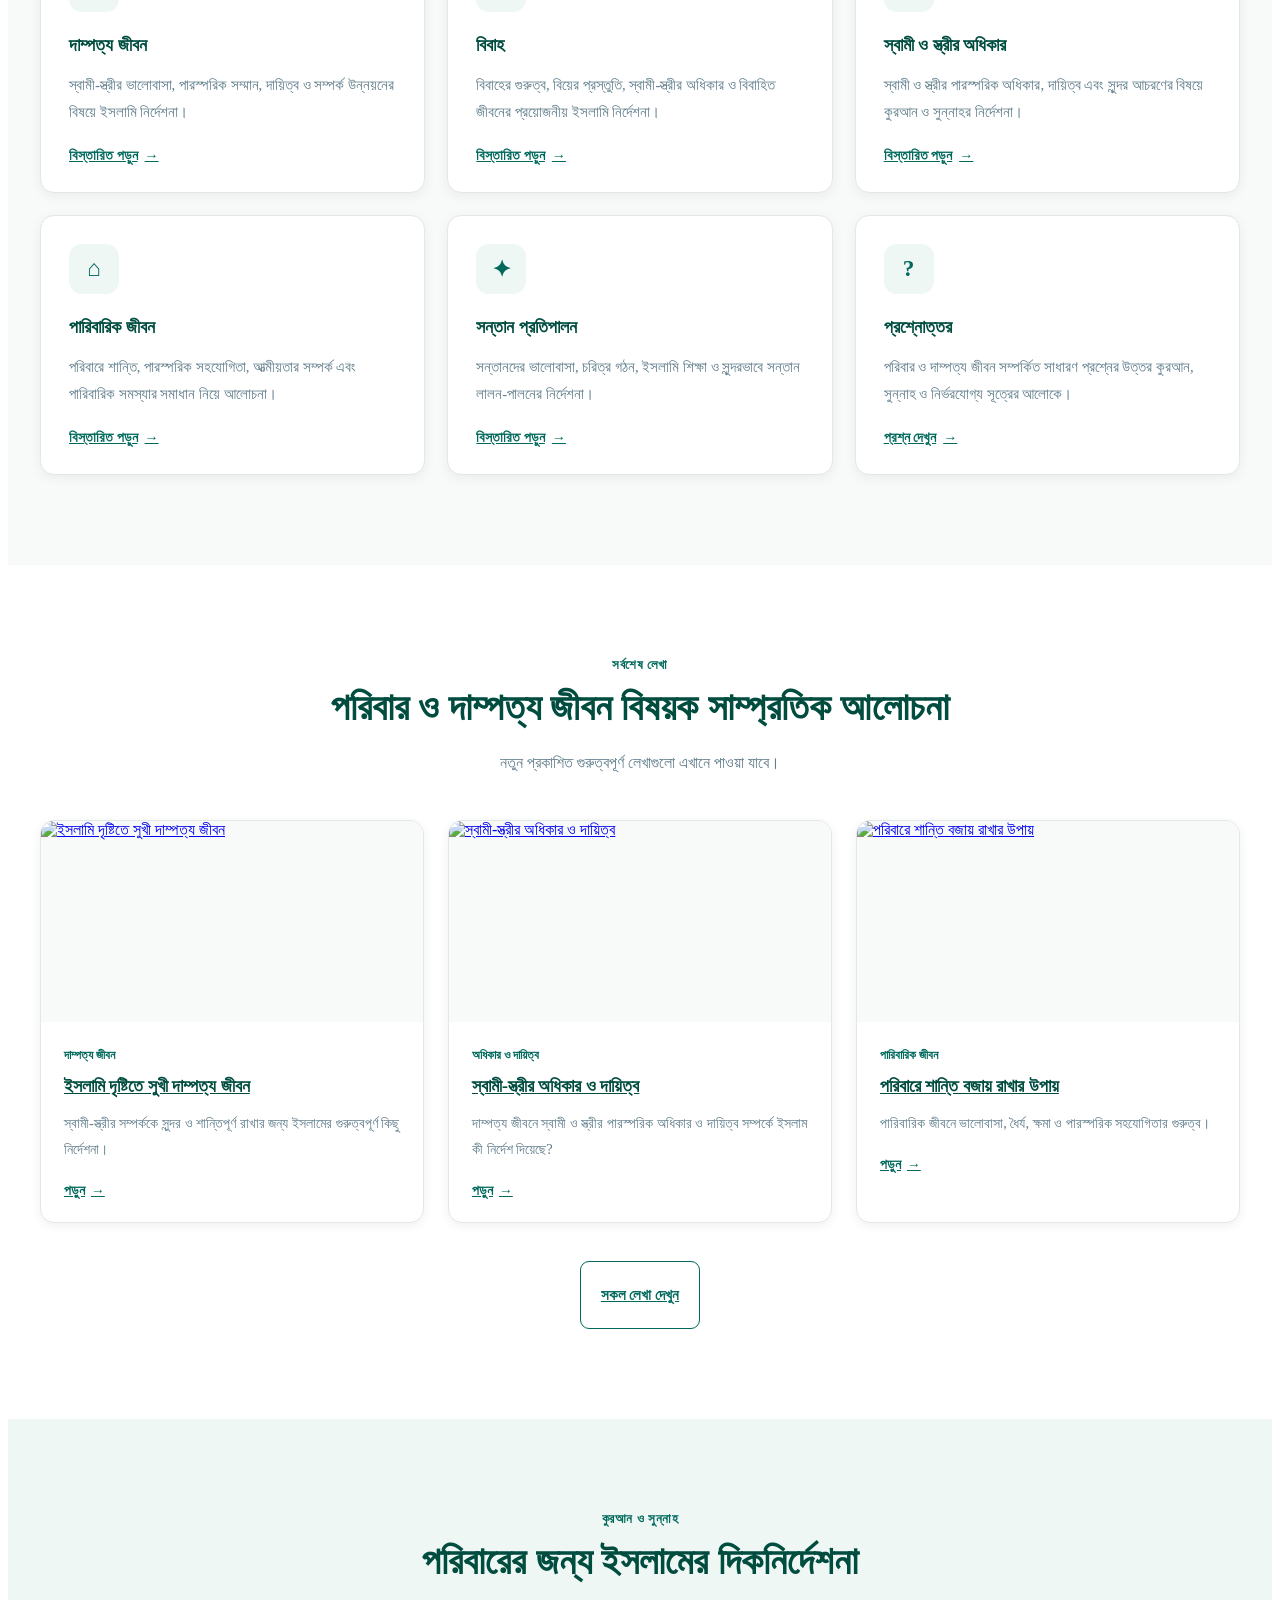
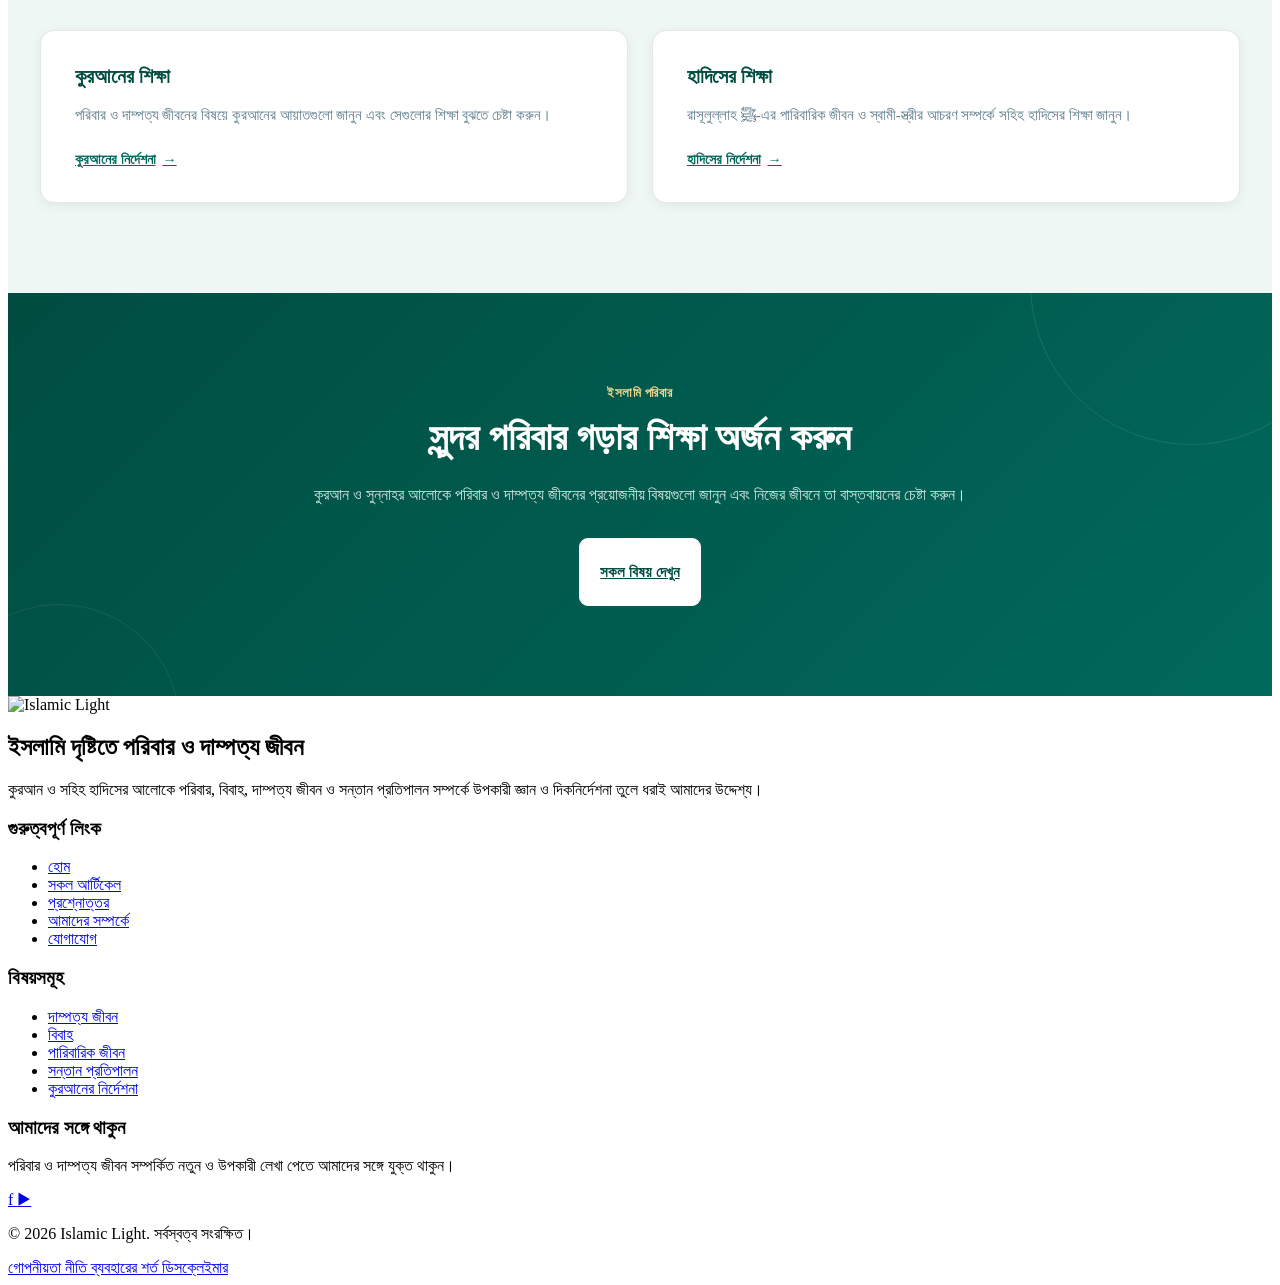
==== commit 53f02fb9: "Update index.html" ====
--- a/index.html
+++ b/index.html
@@ -687,7 +687,7 @@
     </noscript>
 
      <!-- Future Global JavaScript -->
-    <script src="/js/global.js" defer></script>
+    <script src="js/global.js" defer></script>
 
 </body>
 </html>
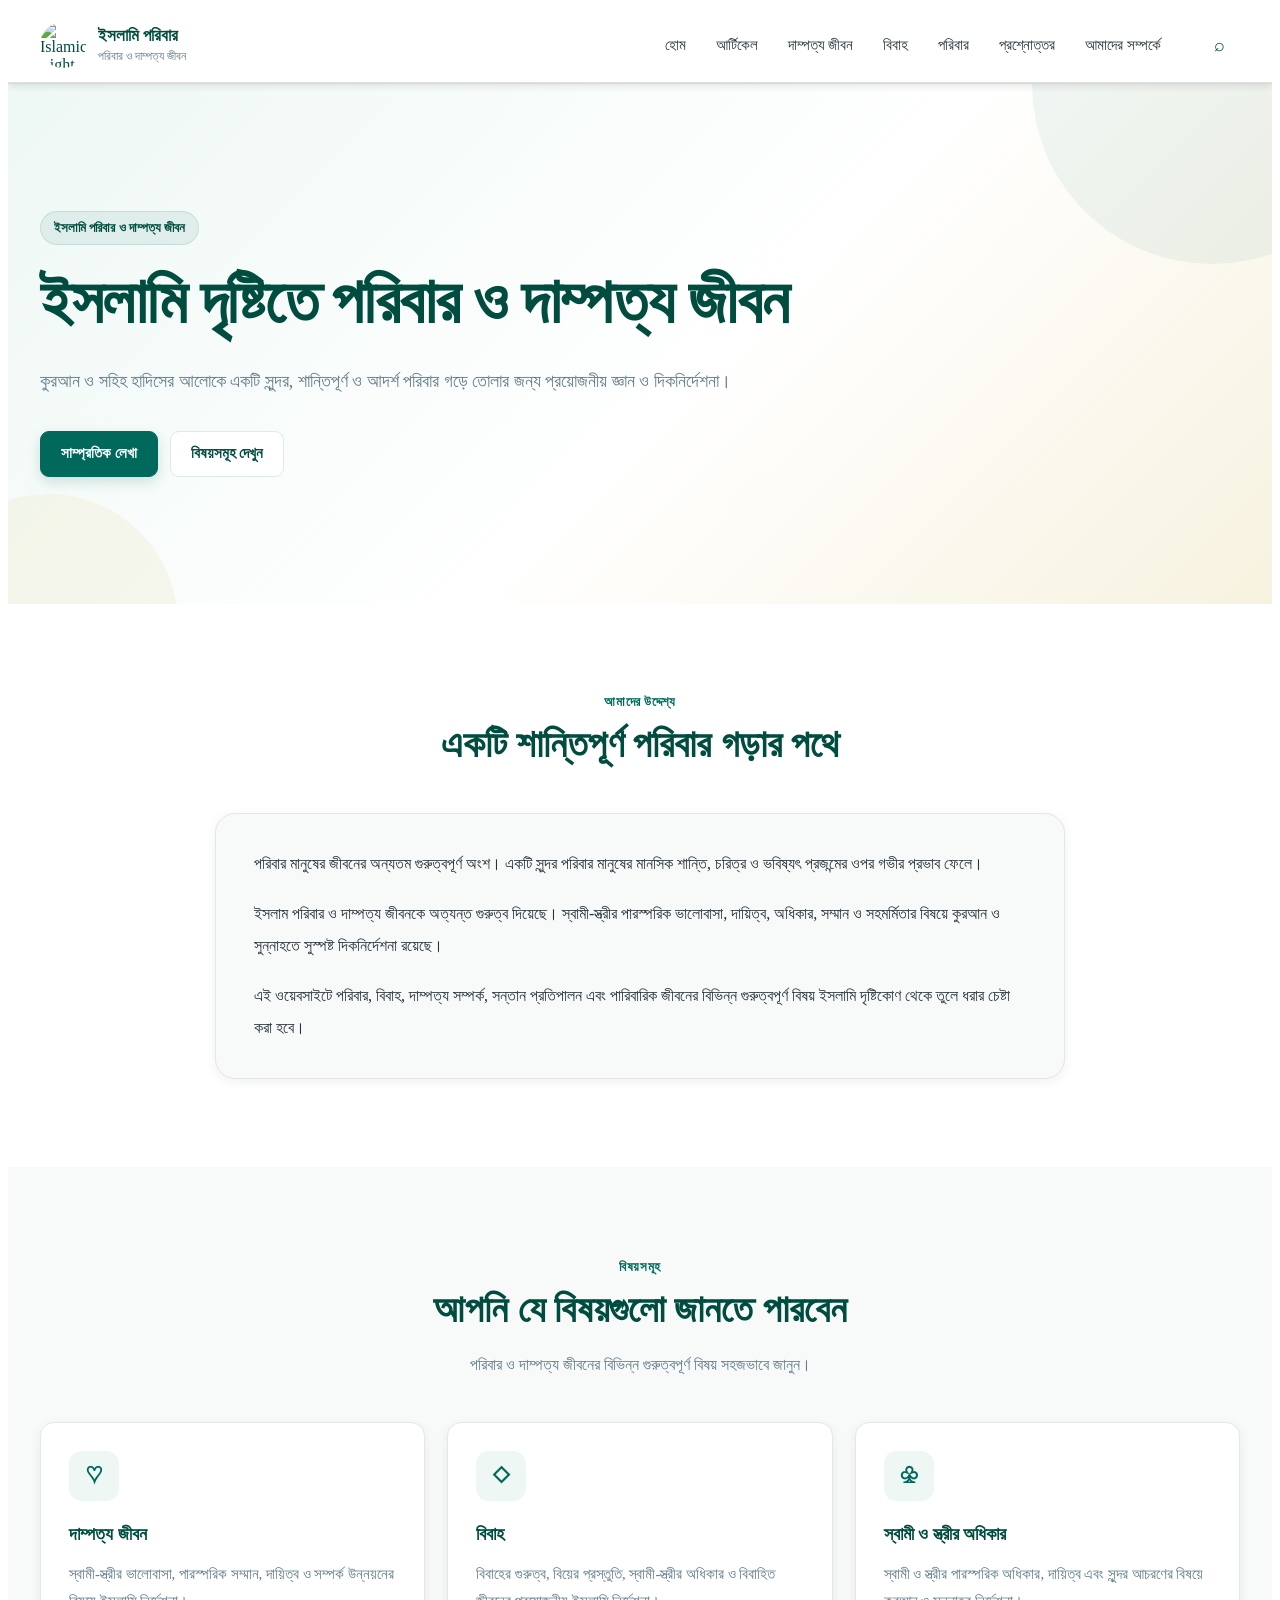
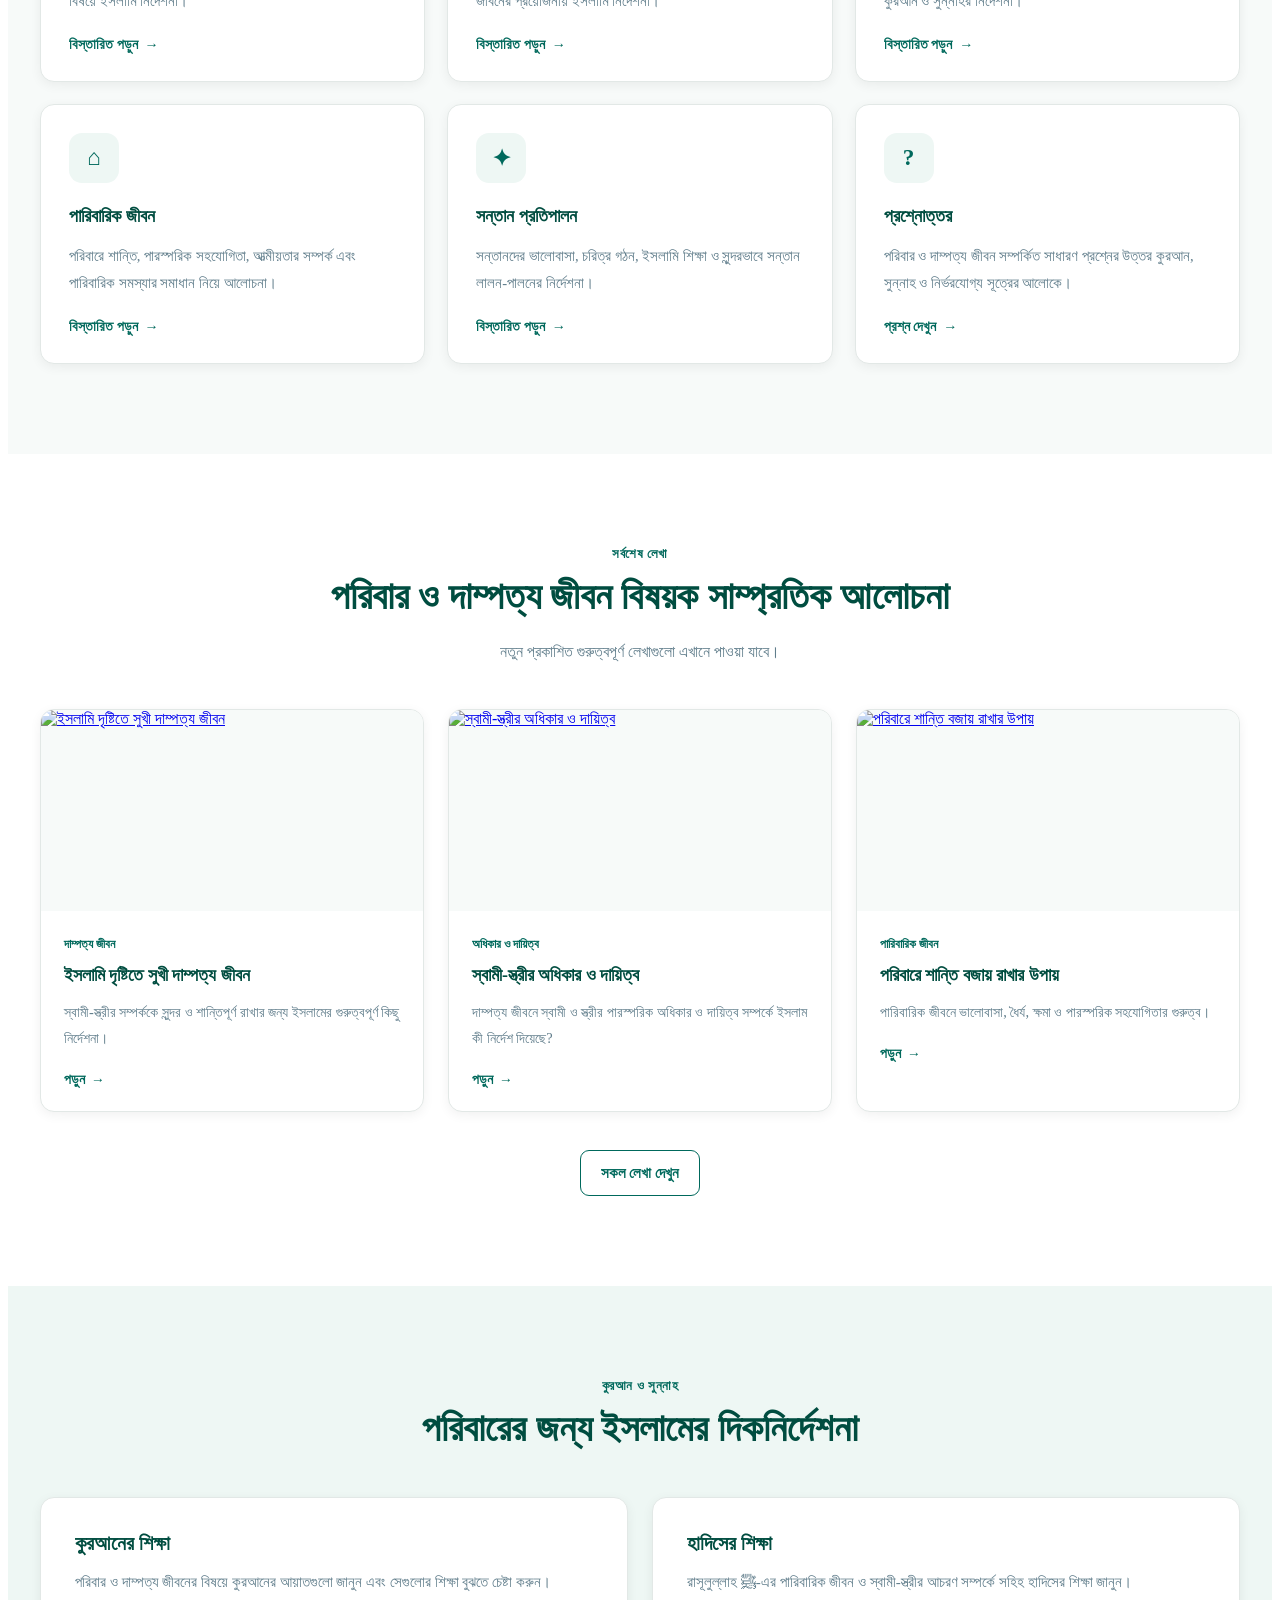
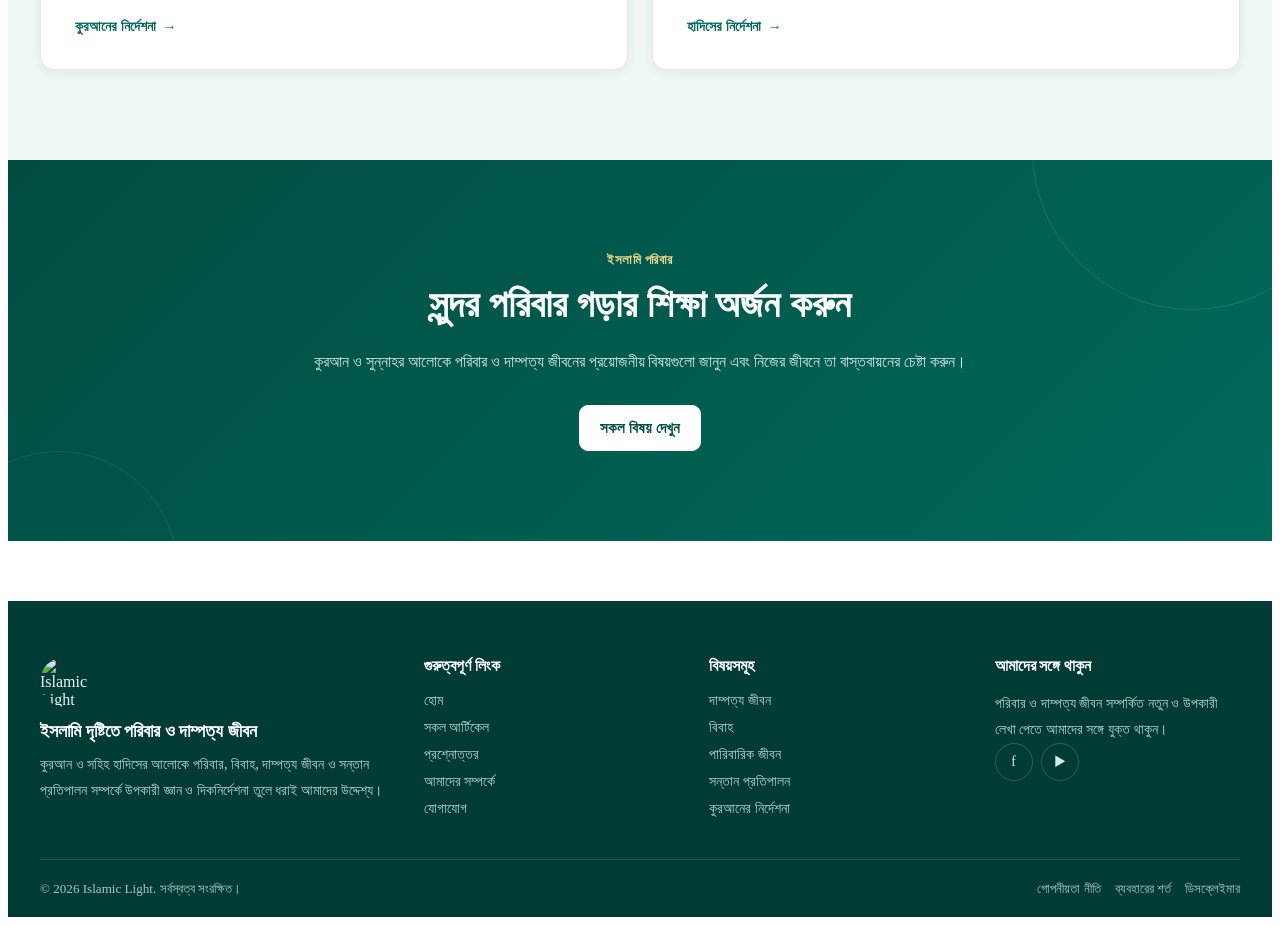
==== commit 98cdf12f: "Update index.html" ====
--- a/index.html
+++ b/index.html
@@ -49,6 +49,7 @@
 
     <!-- Future CSS -->
     <link rel="stylesheet" href="css/home-page.css">
+    <link rel="stylesheet" href="css/header-footer.css">
 
     <!-- WebSite Structured Data -->
     <script type="application/ld+json">
--- a/css/home-page.css
+++ b/css/home-page.css
@@ -7,7 +7,7 @@
 
 
 /* =========================================================
-   1. HOMEPAGE VARIABLES
+   1. HOMEPAGE VARIABLES (LIGHT & DARK THEME)
    ========================================================= */
 
 :root {
@@ -24,6 +24,11 @@
     --home-bg: #ffffff;
     --home-bg-soft: #f7faf9;
     --home-bg-green: #eef7f4;
+    --home-card-bg: #ffffff;
+
+    --home-hero-bg: linear-gradient(135deg, #eef8f5 0%, #ffffff 55%, #f7f2df 100%);
+    --home-hero-circle-1: rgba(0, 105, 92, 0.06);
+    --home-hero-circle-2: rgba(201, 162, 39, 0.07);
 
     --home-border: #e2e8e6;
 
@@ -33,25 +38,93 @@
     --home-radius-md: 14px;
     --home-radius-lg: 20px;
 
-    --home-shadow-sm:
-        0 3px 12px rgba(0, 0, 0, 0.06);
-
-    --home-shadow-md:
-        0 8px 28px rgba(0, 0, 0, 0.09);
-
-    --home-shadow-lg:
-        0 16px 45px rgba(0, 0, 0, 0.12);
+    --home-shadow-sm: 0 3px 12px rgba(0, 0, 0, 0.06);
+    --home-shadow-md: 0 8px 28px rgba(0, 0, 0, 0.09);
+    --home-shadow-lg: 0 16px 45px rgba(0, 0, 0, 0.12);
 
     --home-transition: 0.25s ease;
 }
 
-
-/* =========================================================
-   2. GENERAL HOMEPAGE RESET
-   ========================================================= */
+/* Dark Mode Variables via Class or System Preference */
+@media (prefers-color-scheme: dark) {
+    :root:not([data-theme="light"]) {
+        --home-primary: #26a69a;
+        --home-primary-dark: #80cbc4;
+        --home-primary-light: #4db6ac;
+
+        --home-accent: #ffd54f;
+        --home-accent-light: #3e3822;
+
+        --home-text: #eceff1;
+        --home-text-light: #b0bec5;
+
+        --home-bg: #12181b;
+        --home-bg-soft: #1a2226;
+        --home-bg-green: #152423;
+        --home-card-bg: #1e282d;
+
+        --home-hero-bg: linear-gradient(135deg, #101c1a 0%, #12181b 55%, #1f1b12 100%);
+        --home-hero-circle-1: rgba(38, 166, 154, 0.12);
+        --home-hero-circle-2: rgba(255, 213, 79, 0.08);
+
+        --home-border: #2c3b42;
+
+        --home-shadow-sm: 0 3px 12px rgba(0, 0, 0, 0.35);
+        --home-shadow-md: 0 8px 28px rgba(0, 0, 0, 0.45);
+        --home-shadow-lg: 0 16px 45px rgba(0, 0, 0, 0.55);
+    }
+}
+
+body.dark-mode,
+[data-theme="dark"] {
+    --home-primary: #26a69a;
+    --home-primary-dark: #80cbc4;
+    --home-primary-light: #4db6ac;
+
+    --home-accent: #ffd54f;
+    --home-accent-light: #3e3822;
+
+    --home-text: #eceff1;
+    --home-text-light: #b0bec5;
+
+    --home-bg: #12181b;
+    --home-bg-soft: #1a2226;
+    --home-bg-green: #152423;
+    --home-card-bg: #1e282d;
+
+    --home-hero-bg: linear-gradient(135deg, #101c1a 0%, #12181b 55%, #1f1b12 100%);
+    --home-hero-circle-1: rgba(38, 166, 154, 0.12);
+    --home-hero-circle-2: rgba(255, 213, 79, 0.08);
+
+    --home-border: #2c3b42;
+
+    --home-shadow-sm: 0 3px 12px rgba(0, 0, 0, 0.35);
+    --home-shadow-md: 0 8px 28px rgba(0, 0, 0, 0.45);
+    --home-shadow-lg: 0 16px 45px rgba(0, 0, 0, 0.55);
+}
+
+
+/* =========================================================
+   2. GENERAL HOMEPAGE RESET & OVERFLOW FIX
+   ========================================================= */
+
+*,
+*::before,
+*::after {
+    box-sizing: border-box;
+}
+
+html,
+body {
+    max-width: 100%;
+    overflow-x: hidden; /* Fix horizontal scrollbar */
+    background-color: var(--home-bg);
+    color: var(--home-text);
+}
 
 main {
     width: 100%;
+    overflow-x: clip; /* Extra protection against side overflowing elements */
 }
 
 .container {
@@ -66,6 +139,7 @@
 .guidance-section,
 .cta-section {
     width: 100%;
+    position: relative;
 }
 
 
@@ -75,30 +149,22 @@
 
 .section-heading {
     max-width: 760px;
-
     margin: 0 auto 42px;
-
     text-align: center;
 }
 
 .section-label {
     display: inline-block;
-
     margin-bottom: 10px;
-
     color: var(--home-primary);
-
     font-size: 0.82rem;
     font-weight: 700;
-
     letter-spacing: 0.04em;
 }
 
 .section-heading h2 {
     margin: 0;
-
     color: var(--home-primary-dark);
-
     font-size: clamp(1.65rem, 3vw, 2.35rem);
     line-height: 1.35;
     font-weight: 700;
@@ -106,11 +172,8 @@
 
 .section-heading p {
     margin: 14px auto 0;
-
     max-width: 650px;
-
     color: var(--home-text-light);
-
     font-size: 1rem;
     line-height: 1.9;
 }
@@ -122,127 +185,92 @@
 
 .hero-section {
     position: relative;
-
     overflow: hidden;
-
-    background:
-        linear-gradient(
-            135deg,
-            #eef8f5 0%,
-            #ffffff 55%,
-            #f7f2df 100%
-        );
+    background: var(--home-hero-bg);
 }
 
 .hero-section::before {
     content: "";
-
     position: absolute;
-
     width: 360px;
     height: 360px;
-
     top: -180px;
     right: -120px;
-
     border-radius: 50%;
-
-    background: rgba(0, 105, 92, 0.06);
-
+    background: var(--home-hero-circle-1);
     pointer-events: none;
 }
 
 .hero-section::after {
     content: "";
-
     position: absolute;
-
     width: 260px;
     height: 260px;
-
     bottom: -150px;
     left: -90px;
-
     border-radius: 50%;
-
-    background: rgba(201, 162, 39, 0.07);
-
+    background: var(--home-hero-circle-2);
     pointer-events: none;
 }
 
 .hero-container {
     position: relative;
     z-index: 1;
-
     width: min(100% - 40px, var(--home-container));
-
     min-height: 520px;
-
     margin: 0 auto;
-
     display: flex;
     align-items: center;
 }
 
 .hero-content {
     width: min(100%, 800px);
-
     padding: 78px 0;
 }
 
 .hero-label {
     display: inline-flex;
     align-items: center;
-
     min-height: 34px;
-
     margin-bottom: 18px;
     padding: 6px 13px;
-
     color: var(--home-primary-dark);
-
     background: rgba(0, 105, 92, 0.08);
-
     border: 1px solid rgba(0, 105, 92, 0.12);
-
     border-radius: 999px;
-
     font-size: 0.82rem;
     font-weight: 700;
 }
 
+body.dark-mode .hero-label,
+[data-theme="dark"] .hero-label {
+    background: rgba(38, 166, 154, 0.15);
+    border-color: rgba(38, 166, 154, 0.25);
+}
+
 .hero-content h1 {
     max-width: 850px;
-
     margin: 0;
-
     color: var(--home-primary-dark);
-
     font-size: clamp(2.2rem, 5vw, 4rem);
     line-height: 1.22;
     font-weight: 800;
-
     letter-spacing: -0.02em;
 }
 
 .hero-description {
     max-width: 720px;
-
     margin: 22px 0 0;
-
     color: var(--home-text-light);
-
     font-size: clamp(1rem, 2vw, 1.12rem);
     line-height: 1.95;
 }
 
 .hero-actions {
     margin-top: 32px;
-
     display: flex;
     align-items: center;
     flex-wrap: wrap;
-
     gap: 12px;
 }
 
@@ -258,16 +286,12 @@
     display: inline-flex;
     align-items: center;
     justify-content: center;
-
     min-height: 46px;
-
     padding: 10px 20px;
-
     border-radius: 9px;
-
     font-size: 0.92rem;
     font-weight: 700;
-
+    text-decoration: none;
     transition:
         color var(--home-transition),
         background-color var(--home-transition),
@@ -279,41 +303,30 @@
 .primary-button {
     color: #ffffff;
     background: var(--home-primary);
-
     border: 1px solid var(--home-primary);
-
-    box-shadow:
-        0 5px 14px rgba(0, 105, 92, 0.18);
+    box-shadow: 0 5px 14px rgba(0, 105, 92, 0.18);
 }
 
 .primary-button:hover,
 .primary-button:focus-visible {
     color: #ffffff;
     background: var(--home-primary-dark);
-
     border-color: var(--home-primary-dark);
-
     transform: translateY(-2px);
-
-    box-shadow:
-        0 8px 20px rgba(0, 77, 64, 0.22);
+    box-shadow: 0 8px 20px rgba(0, 77, 64, 0.22);
 }
 
 .secondary-button {
     color: var(--home-primary-dark);
-    background: #ffffff;
-
+    background: var(--home-card-bg);
     border: 1px solid var(--home-border);
 }
 
 .secondary-button:hover,
 .secondary-button:focus-visible {
     color: var(--home-primary);
-
     border-color: var(--home-primary);
-
     background: var(--home-bg-green);
-
     transform: translateY(-2px);
 }
 
@@ -324,31 +337,22 @@
 
 .intro-section {
     padding: 88px 0;
-
     background: var(--home-bg);
 }
 
 .intro-content {
     width: min(100%, 850px);
-
     margin: 0 auto;
-
     padding: 34px 38px;
-
     background: var(--home-bg-soft);
-
     border: 1px solid var(--home-border);
-
     border-radius: var(--home-radius-lg);
-
     box-shadow: var(--home-shadow-sm);
 }
 
 .intro-content p {
     margin: 0;
-
     color: var(--home-text);
-
     font-size: 1rem;
     line-height: 2;
 }
@@ -364,32 +368,22 @@
 
 .categories-section {
     padding: 90px 0;
-
     background: var(--home-bg-soft);
 }
 
 .category-grid {
     display: grid;
-
-    grid-template-columns:
-        repeat(3, minmax(0, 1fr));
-
+    grid-template-columns: repeat(3, minmax(0, 1fr));
     gap: 22px;
 }
 
 .category-card {
     position: relative;
-
     padding: 28px;
-
-    background: #ffffff;
-
+    background: var(--home-card-bg);
     border: 1px solid var(--home-border);
-
     border-radius: var(--home-radius-md);
-
     box-shadow: var(--home-shadow-sm);
-
     transition:
         transform var(--home-transition),
         box-shadow var(--home-transition),
@@ -398,46 +392,34 @@
 
 .category-card:hover {
     transform: translateY(-5px);
-
-    border-color: rgba(0, 105, 92, 0.25);
-
+    border-color: rgba(0, 105, 92, 0.35);
     box-shadow: var(--home-shadow-md);
 }
 
 .category-icon {
     width: 50px;
     height: 50px;
-
     display: flex;
     align-items: center;
     justify-content: center;
-
     margin-bottom: 20px;
-
     color: var(--home-primary);
-
     background: var(--home-bg-green);
-
     border-radius: 13px;
-
     font-size: 1.45rem;
     font-weight: 600;
 }
 
 .category-card h3 {
     margin: 0;
-
     color: var(--home-primary-dark);
-
     font-size: 1.15rem;
     line-height: 1.5;
 }
 
 .category-card p {
     margin: 12px 0 20px;
-
     color: var(--home-text-light);
-
     font-size: 0.92rem;
     line-height: 1.85;
 }
@@ -445,12 +427,10 @@
 .category-card a {
     display: inline-flex;
     align-items: center;
-
     color: var(--home-primary);
-
     font-size: 0.88rem;
     font-weight: 700;
-
+    text-decoration: none;
     transition:
         color var(--home-transition),
         transform var(--home-transition);
@@ -458,17 +438,13 @@
 
 .category-card a::after {
     content: "→";
-
     margin-left: 7px;
-
-    transition:
-        transform var(--home-transition);
+    transition: transform var(--home-transition);
 }
 
 .category-card a:hover,
 .category-card a:focus-visible {
     color: var(--home-primary-dark);
-
     transform: translateX(2px);
 }
 
@@ -484,30 +460,21 @@
 
 .latest-articles-section {
     padding: 90px 0;
-
-    background: #ffffff;
+    background: var(--home-bg);
 }
 
 .article-grid {
     display: grid;
-
-    grid-template-columns:
-        repeat(3, minmax(0, 1fr));
-
+    grid-template-columns: repeat(3, minmax(0, 1fr));
     gap: 24px;
 }
 
 .article-card {
     overflow: hidden;
-
-    background: #ffffff;
-
+    background: var(--home-card-bg);
     border: 1px solid var(--home-border);
-
     border-radius: var(--home-radius-md);
-
     box-shadow: var(--home-shadow-sm);
-
     transition:
         transform var(--home-transition),
         box-shadow var(--home-transition),
@@ -516,9 +483,7 @@
 
 .article-card:hover {
     transform: translateY(-5px);
-
-    border-color: rgba(0, 105, 92, 0.22);
-
+    border-color: rgba(0, 105, 92, 0.35);
     box-shadow: var(--home-shadow-md);
 }
 
@@ -529,24 +494,17 @@
 
 .article-image-link {
     display: block;
-
     overflow: hidden;
-
     background: var(--home-bg-soft);
-
     aspect-ratio: 1200 / 630;
 }
 
 .article-image-link img {
     width: 100%;
     height: 100%;
-
     display: block;
-
     object-fit: cover;
-
-    transition:
-        transform 0.45s ease;
+    transition: transform 0.45s ease;
 }
 
 .article-card:hover .article-image-link img {
@@ -564,11 +522,8 @@
 
 .article-category {
     display: inline-block;
-
     margin-bottom: 10px;
-
     color: var(--home-primary);
-
     font-size: 0.76rem;
     font-weight: 700;
 }
@@ -579,11 +534,10 @@
 
 .article-content h3 a {
     color: var(--home-primary-dark);
-
     font-size: 1.12rem;
     line-height: 1.55;
     font-weight: 700;
-
+    text-decoration: none;
     transition: color var(--home-transition);
 }
 
@@ -594,9 +548,7 @@
 
 .article-content p {
     margin: 11px 0 18px;
-
     color: var(--home-text-light);
-
     font-size: 0.9rem;
     line-height: 1.8;
 }
@@ -604,12 +556,10 @@
 .read-more {
     display: inline-flex;
     align-items: center;
-
     color: var(--home-primary);
-
     font-size: 0.86rem;
     font-weight: 700;
-
+    text-decoration: none;
     transition:
         color var(--home-transition),
         transform var(--home-transition);
@@ -617,17 +567,13 @@
 
 .read-more::after {
     content: "→";
-
     margin-left: 6px;
-
-    transition:
-        transform var(--home-transition);
+    transition: transform var(--home-transition);
 }
 
 .read-more:hover,
 .read-more:focus-visible {
     color: var(--home-primary-dark);
-
     transform: translateX(2px);
 }
 
@@ -643,29 +589,22 @@
 
 .section-action {
     margin-top: 38px;
-
     display: flex;
     justify-content: center;
 }
 
 .view-all-button {
     color: var(--home-primary);
-
-    background: #ffffff;
-
+    background: var(--home-card-bg);
     border: 1px solid var(--home-primary);
 }
 
 .view-all-button:hover,
 .view-all-button:focus-visible {
     color: #ffffff;
-
     background: var(--home-primary);
-
     transform: translateY(-2px);
-
-    box-shadow:
-        0 6px 18px rgba(0, 105, 92, 0.18);
+    box-shadow: 0 6px 18px rgba(0, 105, 92, 0.18);
 }
 
 
@@ -675,30 +614,21 @@
 
 .guidance-section {
     padding: 90px 0;
-
     background: var(--home-bg-green);
 }
 
 .guidance-grid {
     display: grid;
-
-    grid-template-columns:
-        repeat(2, minmax(0, 1fr));
-
+    grid-template-columns: repeat(2, minmax(0, 1fr));
     gap: 24px;
 }
 
 .guidance-card {
     padding: 34px;
-
-    background: #ffffff;
-
+    background: var(--home-card-bg);
     border: 1px solid var(--home-border);
-
     border-radius: var(--home-radius-md);
-
     box-shadow: var(--home-shadow-sm);
-
     transition:
         transform var(--home-transition),
         box-shadow var(--home-transition);
@@ -706,23 +636,18 @@
 
 .guidance-card:hover {
     transform: translateY(-4px);
-
     box-shadow: var(--home-shadow-md);
 }
 
 .guidance-card h3 {
     margin: 0;
-
     color: var(--home-primary-dark);
-
     font-size: 1.25rem;
 }
 
 .guidance-card p {
     margin: 13px 0 20px;
-
     color: var(--home-text-light);
-
     font-size: 0.94rem;
     line-height: 1.9;
 }
@@ -730,20 +655,16 @@
 .guidance-card a {
     display: inline-flex;
     align-items: center;
-
     color: var(--home-primary);
-
     font-size: 0.88rem;
     font-weight: 700;
+    text-decoration: none;
 }
 
 .guidance-card a::after {
     content: "→";
-
     margin-left: 7px;
-
-    transition:
-        transform var(--home-transition);
+    transition: transform var(--home-transition);
 }
 
 .guidance-card a:hover,
@@ -763,59 +684,45 @@
 
 .cta-section {
     position: relative;
-
     overflow: hidden;
-
     padding: 90px 0;
-
-    background:
-        linear-gradient(
-            135deg,
-            var(--home-primary-dark),
-            var(--home-primary)
-        );
+    background: linear-gradient(135deg, #004d40, #00695c);
+}
+
+body.dark-mode .cta-section,
+[data-theme="dark"] .cta-section {
+    background: linear-gradient(135deg, #091f1c, #003630);
 }
 
 .cta-section::before {
     content: "";
-
     position: absolute;
-
     width: 320px;
     height: 320px;
-
     top: -170px;
     right: -80px;
-
     border: 1px solid rgba(255, 255, 255, 0.10);
-
     border-radius: 50%;
+    pointer-events: none;
 }
 
 .cta-section::after {
     content: "";
-
     position: absolute;
-
     width: 240px;
     height: 240px;
-
     bottom: -150px;
     left: -70px;
-
     border: 1px solid rgba(255, 255, 255, 0.08);
-
     border-radius: 50%;
+    pointer-events: none;
 }
 
 .cta-content {
     position: relative;
     z-index: 1;
-
     max-width: 800px;
-
     margin: 0 auto;
-
     text-align: center;
 }
 
@@ -825,44 +732,32 @@
 
 .cta-content h2 {
     margin: 0;
-
     color: #ffffff;
-
     font-size: clamp(1.7rem, 3vw, 2.45rem);
     line-height: 1.4;
 }
 
 .cta-content p {
     max-width: 680px;
-
     margin: 16px auto 0;
-
     color: #d5e7e3;
-
     font-size: 0.98rem;
     line-height: 1.9;
 }
 
 .cta-button {
     margin-top: 28px;
-
-    color: var(--home-primary-dark);
-
+    color: #004d40;
     background: #ffffff;
-
     border: 1px solid #ffffff;
 }
 
 .cta-button:hover,
 .cta-button:focus-visible {
-    color: var(--home-primary-dark);
-
+    color: #004d40;
     background: #f5f5f5;
-
     transform: translateY(-2px);
-
-    box-shadow:
-        0 8px 20px rgba(0, 0, 0, 0.16);
+    box-shadow: 0 8px 20px rgba(0, 0, 0, 0.16);
 }
 
 
@@ -886,7 +781,6 @@
    ========================================================= */
 
 @media (prefers-reduced-motion: reduce) {
-
     .hero-section *,
     .intro-section *,
     .categories-section *,
@@ -902,11 +796,10 @@
 
 
 /* =========================================================
-   16. TABLET
+   16. TABLET RESPONSIVE
    ========================================================= */
 
 @media (max-width: 1024px) {
-
     .container,
     .hero-container {
         width: min(100% - 32px, var(--home-container));
@@ -914,8 +807,7 @@
 
     .category-grid,
     .article-grid {
-        grid-template-columns:
-            repeat(2, minmax(0, 1fr));
+        grid-template-columns: repeat(2, minmax(0, 1fr));
     }
 
     .hero-container {
@@ -929,11 +821,10 @@
 
 
 /* =========================================================
-   17. MOBILE
+   17. MOBILE RESPONSIVE
    ========================================================= */
 
 @media (max-width: 768px) {
-
     .container,
     .hero-container {
         width: min(100% - 24px, var(--home-container));
@@ -949,7 +840,6 @@
 
     .hero-content h1 {
         font-size: clamp(2rem, 8vw, 2.8rem);
-
         letter-spacing: -0.015em;
     }
 
@@ -959,7 +849,6 @@
 
     .hero-actions {
         margin-top: 26px;
-
         gap: 9px;
     }
 
@@ -968,7 +857,6 @@
     .cta-button,
     .view-all-button {
         min-height: 44px;
-
         padding: 9px 17px;
     }
 
@@ -1019,11 +907,10 @@
 
 
 /* =========================================================
-   18. SMALL MOBILE
+   18. SMALL MOBILE RESPONSIVE
    ========================================================= */
 
 @media (max-width: 480px) {
-
     .container,
     .hero-container {
         width: min(100% - 20px, var(--home-container));
@@ -1035,19 +922,16 @@
 
     .hero-label {
         margin-bottom: 14px;
-
         font-size: 0.76rem;
     }
 
     .hero-content h1 {
         font-size: 2rem;
-
         line-height: 1.3;
     }
 
     .hero-description {
         margin-top: 17px;
-
         font-size: 0.94rem;
     }
 
@@ -1124,7 +1008,6 @@
    ========================================================= */
 
 @media print {
-
     .hero-section,
     .intro-section,
     .categories-section,
@@ -1132,6 +1015,7 @@
     .guidance-section,
     .cta-section {
         background: #ffffff !important;
+        color: #000000 !important;
     }
 
     .hero-section::before,
@@ -1146,7 +1030,7 @@
     .guidance-card,
     .intro-content {
         box-shadow: none;
-
         border: 1px solid #cccccc;
-    }
-    }
+        background: #ffffff !important;
+    }
+}
--- a/css/header-footer.css
+++ b/css/header-footer.css
@@ -0,0 +1,1048 @@
+/* =========================================================
+   ISLAMIC LIGHT
+   Family & Married Life Website
+   Header & Footer Styles
+   File: header-footer.css
+   ========================================================= */
+
+
+/* =========================================================
+   1. CSS VARIABLES
+   ========================================================= */
+
+:root {
+    --primary-color: #00695c;
+    --primary-dark: #004d40;
+    --primary-light: #00897b;
+
+    --secondary-color: #c9a227;
+
+    --header-bg: #ffffff;
+    --footer-bg: #003c34;
+
+    --text-color: #263238;
+    --text-light: #607d8b;
+    --white: #ffffff;
+
+    --border-color: #e0e0e0;
+    --hover-bg: #f1f8f6;
+
+    --header-height: 74px;
+
+    --container-width: 1200px;
+
+    --shadow-sm:
+        0 2px 8px rgba(0, 0, 0, 0.06);
+
+    --shadow-md:
+        0 4px 18px rgba(0, 0, 0, 0.10);
+
+    --transition:
+        0.25s ease;
+}
+
+
+/* =========================================================
+   2. BASIC RESET
+   ========================================================= */
+
+.site-header *,
+.site-footer * {
+    box-sizing: border-box;
+}
+
+.site-header ul,
+.site-footer ul {
+    list-style: none;
+    margin: 0;
+    padding: 0;
+}
+
+.site-header a,
+.site-footer a {
+    text-decoration: none;
+}
+
+.site-header button,
+.site-footer button {
+    font: inherit;
+}
+
+
+/* =========================================================
+   3. HEADER
+   ========================================================= */
+
+.site-header {
+    width: 100%;
+    background: var(--header-bg);
+    border-bottom: 1px solid var(--border-color);
+    box-shadow: var(--shadow-sm);
+
+    position: sticky;
+    top: 0;
+    z-index: 1000;
+}
+
+
+/* =========================================================
+   4. HEADER CONTAINER
+   ========================================================= */
+
+.site-header .header-container {
+    width: min(100% - 32px, var(--container-width));
+    min-height: var(--header-height);
+
+    margin: 0 auto;
+
+    display: flex;
+    align-items: center;
+    justify-content: space-between;
+
+    gap: 24px;
+}
+
+
+/* =========================================================
+   5. BRAND / LOGO
+   ========================================================= */
+
+.site-header .site-brand {
+    display: flex;
+    align-items: center;
+    gap: 12px;
+
+    color: var(--primary-dark);
+
+    flex-shrink: 0;
+}
+
+.site-header .site-logo {
+    width: 46px;
+    height: 46px;
+
+    display: block;
+
+    object-fit: contain;
+
+    border-radius: 50%;
+}
+
+.site-header .brand-text {
+    display: flex;
+    flex-direction: column;
+    justify-content: center;
+
+    line-height: 1.25;
+}
+
+.site-header .brand-title {
+    margin: 0;
+
+    color: var(--primary-dark);
+
+    font-size: 1.05rem;
+    font-weight: 700;
+}
+
+.site-header .brand-subtitle {
+    margin: 3px 0 0;
+
+    color: var(--text-light);
+
+    font-size: 0.75rem;
+    font-weight: 400;
+}
+
+
+/* =========================================================
+   6. DESKTOP NAVIGATION
+   ========================================================= */
+
+.site-header .main-navigation {
+    display: flex;
+    align-items: center;
+
+    margin-left: auto;
+}
+
+.site-header .nav-list {
+    display: flex;
+    align-items: center;
+    gap: 4px;
+}
+
+.site-header .nav-link {
+    position: relative;
+
+    display: inline-flex;
+    align-items: center;
+    justify-content: center;
+
+    min-height: 44px;
+
+    padding: 8px 13px;
+
+    color: var(--text-color);
+
+    font-size: 0.92rem;
+    font-weight: 500;
+
+    border-radius: 8px;
+
+    transition:
+        color var(--transition),
+        background-color var(--transition);
+}
+
+.site-header .nav-link:hover,
+.site-header .nav-link:focus-visible {
+    color: var(--primary-color);
+    background: var(--hover-bg);
+}
+
+.site-header .nav-link.active {
+    color: var(--primary-color);
+    font-weight: 700;
+}
+
+
+/* Active navigation indicator */
+
+.site-header .nav-link.active::after {
+    content: "";
+
+    position: absolute;
+
+    left: 14px;
+    right: 14px;
+    bottom: 3px;
+
+    height: 2px;
+
+    background: var(--secondary-color);
+
+    border-radius: 10px;
+}
+
+
+/* =========================================================
+   7. HEADER ACTIONS
+   ========================================================= */
+
+.site-header .header-actions {
+    display: flex;
+    align-items: center;
+    gap: 8px;
+
+    flex-shrink: 0;
+}
+
+
+/* Generic header action */
+
+.site-header .header-action {
+    width: 42px;
+    height: 42px;
+
+    display: inline-flex;
+    align-items: center;
+    justify-content: center;
+
+    padding: 0;
+
+    color: var(--primary-dark);
+    background: transparent;
+
+    border: 1px solid transparent;
+    border-radius: 50%;
+
+    cursor: pointer;
+
+    transition:
+        color var(--transition),
+        background-color var(--transition),
+        border-color var(--transition);
+}
+
+.site-header .header-action:hover,
+.site-header .header-action:focus-visible {
+    color: var(--primary-color);
+    background: var(--hover-bg);
+    border-color: var(--border-color);
+}
+
+
+/* =========================================================
+   8. SEARCH BUTTON
+   ========================================================= */
+
+.site-header .search-button {
+    font-size: 1.15rem;
+}
+
+
+/* =========================================================
+   9. MOBILE MENU BUTTON
+   ========================================================= */
+
+.site-header .menu-toggle {
+    display: none;
+
+    position: relative;
+
+    width: 44px;
+    height: 44px;
+
+    padding: 0;
+
+    background: transparent;
+
+    border: 1px solid var(--border-color);
+    border-radius: 8px;
+
+    cursor: pointer;
+
+    transition:
+        background-color var(--transition),
+        border-color var(--transition);
+}
+
+.site-header .menu-toggle:hover,
+.site-header .menu-toggle:focus-visible {
+    background: var(--hover-bg);
+    border-color: var(--primary-color);
+}
+
+.site-header .menu-icon,
+.site-header .menu-icon::before,
+.site-header .menu-icon::after {
+    width: 21px;
+    height: 2px;
+
+    background: var(--primary-dark);
+
+    border-radius: 5px;
+
+    transition:
+        transform var(--transition),
+        opacity var(--transition);
+}
+
+.site-header .menu-icon {
+    position: relative;
+
+    display: block;
+
+    margin: auto;
+}
+
+.site-header .menu-icon::before,
+.site-header .menu-icon::after {
+    content: "";
+
+    position: absolute;
+    left: 0;
+}
+
+.site-header .menu-icon::before {
+    top: -7px;
+}
+
+.site-header .menu-icon::after {
+    top: 7px;
+}
+
+
+/* =========================================================
+   10. MOBILE MENU OPEN STATE
+   Controlled by global.js
+   ========================================================= */
+
+.site-header .menu-toggle[aria-expanded="true"] .menu-icon {
+    background: transparent;
+}
+
+.site-header .menu-toggle[aria-expanded="true"] .menu-icon::before {
+    transform: translateY(7px) rotate(45deg);
+}
+
+.site-header .menu-toggle[aria-expanded="true"] .menu-icon::after {
+    transform: translateY(-7px) rotate(-45deg);
+}
+
+
+/* =========================================================
+   11. MOBILE SEARCH
+   ========================================================= */
+
+.site-header .search-panel {
+    display: none;
+
+    width: 100%;
+
+    padding: 12px 16px;
+
+    background: var(--header-bg);
+
+    border-top: 1px solid var(--border-color);
+}
+
+.site-header .search-panel.is-open {
+    display: block;
+}
+
+.site-header .search-form {
+    width: min(100%, 700px);
+
+    margin: 0 auto;
+
+    display: flex;
+    align-items: center;
+    gap: 8px;
+}
+
+.site-header .search-input {
+    flex: 1;
+
+    min-width: 0;
+
+    height: 44px;
+
+    padding: 8px 14px;
+
+    color: var(--text-color);
+
+    background: #ffffff;
+
+    border: 1px solid var(--border-color);
+    border-radius: 8px;
+
+    outline: none;
+
+    font-size: 0.95rem;
+
+    transition:
+        border-color var(--transition),
+        box-shadow var(--transition);
+}
+
+.site-header .search-input:focus {
+    border-color: var(--primary-color);
+
+    box-shadow:
+        0 0 0 3px rgba(0, 105, 92, 0.10);
+}
+
+.site-header .search-submit {
+    min-height: 44px;
+
+    padding: 8px 18px;
+
+    color: var(--white);
+    background: var(--primary-color);
+
+    border: 0;
+    border-radius: 8px;
+
+    cursor: pointer;
+
+    font-weight: 600;
+
+    transition:
+        background-color var(--transition),
+        transform var(--transition);
+}
+
+.site-header .search-submit:hover,
+.site-header .search-submit:focus-visible {
+    background: var(--primary-dark);
+}
+
+.site-header .search-submit:active {
+    transform: translateY(1px);
+}
+
+
+/* =========================================================
+   12. HEADER DROPDOWN SUPPORT
+   ========================================================= */
+
+.site-header .has-dropdown {
+    position: relative;
+}
+
+.site-header .dropdown-menu {
+    position: absolute;
+
+    top: calc(100% + 8px);
+    left: 0;
+
+    min-width: 210px;
+
+    padding: 8px;
+
+    background: var(--white);
+
+    border: 1px solid var(--border-color);
+    border-radius: 10px;
+
+    box-shadow: var(--shadow-md);
+
+    opacity: 0;
+    visibility: hidden;
+
+    transform: translateY(-5px);
+
+    transition:
+        opacity var(--transition),
+        visibility var(--transition),
+        transform var(--transition);
+}
+
+.site-header .has-dropdown:hover .dropdown-menu,
+.site-header .has-dropdown:focus-within .dropdown-menu {
+    opacity: 1;
+    visibility: visible;
+
+    transform: translateY(0);
+}
+
+.site-header .dropdown-link {
+    display: block;
+
+    padding: 10px 12px;
+
+    color: var(--text-color);
+
+    border-radius: 7px;
+
+    font-size: 0.9rem;
+
+    transition:
+        color var(--transition),
+        background-color var(--transition);
+}
+
+.site-header .dropdown-link:hover,
+.site-header .dropdown-link:focus-visible {
+    color: var(--primary-color);
+    background: var(--hover-bg);
+}
+
+
+/* =========================================================
+   13. FOOTER
+   ========================================================= */
+
+.site-footer {
+    margin-top: 60px;
+
+    color: #e8f5f2;
+
+    background: var(--footer-bg);
+}
+
+
+/* =========================================================
+   14. FOOTER CONTAINER
+   ========================================================= */
+
+.site-footer .footer-container {
+    width: min(100% - 32px, var(--container-width));
+
+    margin: 0 auto;
+}
+
+
+/* =========================================================
+   15. FOOTER MAIN
+   ========================================================= */
+
+.site-footer .footer-main {
+    padding: 56px 0 42px;
+
+    display: grid;
+
+    grid-template-columns:
+        minmax(220px, 1.4fr)
+        repeat(3, minmax(150px, 1fr));
+
+    gap: 40px;
+}
+
+
+/* =========================================================
+   16. FOOTER BRAND
+   ========================================================= */
+
+.site-footer .footer-brand {
+    max-width: 360px;
+}
+
+.site-footer .footer-logo {
+    width: 50px;
+    height: 50px;
+
+    display: block;
+
+    margin-bottom: 14px;
+
+    object-fit: contain;
+
+    border-radius: 50%;
+}
+
+.site-footer .footer-title {
+    margin: 0 0 10px;
+
+    color: var(--white);
+
+    font-size: 1.15rem;
+    font-weight: 700;
+}
+
+.site-footer .footer-description {
+    margin: 0;
+
+    color: #b7d4cf;
+
+    font-size: 0.9rem;
+    line-height: 1.8;
+}
+
+
+/* =========================================================
+   17. FOOTER COLUMNS
+   ========================================================= */
+
+.site-footer .footer-column-title {
+    margin: 0 0 16px;
+
+    color: var(--white);
+
+    font-size: 0.98rem;
+    font-weight: 700;
+}
+
+.site-footer .footer-links {
+    display: flex;
+    flex-direction: column;
+
+    gap: 9px;
+}
+
+.site-footer .footer-link {
+    display: inline-block;
+
+    width: fit-content;
+
+    color: #b7d4cf;
+
+    font-size: 0.88rem;
+
+    transition:
+        color var(--transition),
+        transform var(--transition);
+}
+
+.site-footer .footer-link:hover,
+.site-footer .footer-link:focus-visible {
+    color: var(--white);
+
+    transform: translateX(3px);
+}
+
+
+/* =========================================================
+   18. FOOTER SOCIAL LINKS
+   ========================================================= */
+
+.site-footer .social-links {
+    display: flex;
+    align-items: center;
+    flex-wrap: wrap;
+
+    gap: 8px;
+}
+
+.site-footer .social-link {
+    width: 38px;
+    height: 38px;
+
+    display: inline-flex;
+    align-items: center;
+    justify-content: center;
+
+    color: #d7ebe7;
+
+    border: 1px solid rgba(255, 255, 255, 0.18);
+    border-radius: 50%;
+
+    font-size: 0.85rem;
+
+    transition:
+        color var(--transition),
+        background-color var(--transition),
+        border-color var(--transition),
+        transform var(--transition);
+}
+
+.site-footer .social-link:hover,
+.site-footer .social-link:focus-visible {
+    color: var(--white);
+
+    background: rgba(255, 255, 255, 0.10);
+
+    border-color: rgba(255, 255, 255, 0.35);
+
+    transform: translateY(-2px);
+}
+
+
+/* =========================================================
+   19. FOOTER BOTTOM
+   ========================================================= */
+
+.site-footer .footer-bottom {
+    padding: 18px 0;
+
+    border-top: 1px solid rgba(255, 255, 255, 0.12);
+
+    display: flex;
+    align-items: center;
+    justify-content: space-between;
+
+    gap: 20px;
+}
+
+.site-footer .copyright {
+    margin: 0;
+
+    color: #a9c7c2;
+
+    font-size: 0.82rem;
+    line-height: 1.6;
+}
+
+.site-footer .footer-bottom-links {
+    display: flex;
+    align-items: center;
+    flex-wrap: wrap;
+
+    gap: 14px;
+}
+
+.site-footer .footer-bottom-link {
+    color: #a9c7c2;
+
+    font-size: 0.82rem;
+
+    transition: color var(--transition);
+}
+
+.site-footer .footer-bottom-link:hover,
+.site-footer .footer-bottom-link:focus-visible {
+    color: var(--white);
+}
+
+
+/* =========================================================
+   20. ACCESSIBILITY
+   ========================================================= */
+
+.site-header a:focus-visible,
+.site-header button:focus-visible,
+.site-footer a:focus-visible,
+.site-footer button:focus-visible {
+    outline: 3px solid rgba(201, 162, 39, 0.45);
+    outline-offset: 2px;
+}
+
+
+/* =========================================================
+   21. REDUCED MOTION
+   ========================================================= */
+
+@media (prefers-reduced-motion: reduce) {
+
+    .site-header *,
+    .site-footer * {
+        scroll-behavior: auto !important;
+        transition-duration: 0.01ms !important;
+        animation-duration: 0.01ms !important;
+        animation-iteration-count: 1 !important;
+    }
+}
+
+
+/* =========================================================
+   22. TABLET
+   ========================================================= */
+
+@media (max-width: 1024px) {
+
+    .site-header .nav-link {
+        padding-left: 10px;
+        padding-right: 10px;
+
+        font-size: 0.87rem;
+    }
+
+    .site-footer .footer-main {
+        grid-template-columns:
+            repeat(2, minmax(180px, 1fr));
+
+        gap: 32px;
+    }
+
+    .site-footer .footer-brand {
+        max-width: none;
+    }
+}
+
+
+/* =========================================================
+   23. MOBILE NAVIGATION
+   ========================================================= */
+
+@media (max-width: 768px) {
+
+    .site-header .header-container {
+        min-height: 66px;
+
+        width: min(100% - 24px, var(--container-width));
+
+        gap: 10px;
+    }
+
+    .site-header .site-logo {
+        width: 40px;
+        height: 40px;
+    }
+
+    .site-header .brand-title {
+        font-size: 0.95rem;
+    }
+
+    .site-header .brand-subtitle {
+        font-size: 0.68rem;
+    }
+
+    .site-header .menu-toggle {
+        display: inline-flex;
+        align-items: center;
+        justify-content: center;
+    }
+
+    .site-header .main-navigation {
+        position: absolute;
+
+        top: 100%;
+        left: 0;
+        right: 0;
+
+        display: none;
+
+        width: 100%;
+
+        padding: 10px 12px 14px;
+
+        background: var(--white);
+
+        border-top: 1px solid var(--border-color);
+        border-bottom: 1px solid var(--border-color);
+
+        box-shadow: var(--shadow-md);
+    }
+
+    .site-header .main-navigation.is-open {
+        display: block;
+    }
+
+    .site-header .nav-list {
+        display: flex;
+        flex-direction: column;
+        align-items: stretch;
+
+        gap: 3px;
+    }
+
+    .site-header .nav-item {
+        width: 100%;
+    }
+
+    .site-header .nav-link {
+        width: 100%;
+
+        justify-content: flex-start;
+
+        min-height: 46px;
+
+        padding: 10px 14px;
+
+        border-radius: 7px;
+    }
+
+    .site-header .nav-link.active::after {
+        left: 8px;
+        right: auto;
+
+        top: 10px;
+        bottom: 10px;
+
+        width: 3px;
+        height: auto;
+    }
+
+    .site-header .dropdown-menu {
+        position: static;
+
+        display: none;
+
+        width: 100%;
+
+        margin-top: 2px;
+
+        padding: 4px;
+
+        border: 0;
+
+        box-shadow: none;
+
+        opacity: 1;
+        visibility: visible;
+
+        transform: none;
+    }
+
+    .site-header .has-dropdown.is-open .dropdown-menu {
+        display: block;
+    }
+
+    .site-header .dropdown-link {
+        padding-left: 28px;
+    }
+
+    .site-footer {
+        margin-top: 40px;
+    }
+
+    .site-footer .footer-main {
+        padding: 42px 0 32px;
+
+        grid-template-columns: 1fr;
+
+        gap: 30px;
+    }
+
+    .site-footer .footer-brand {
+        max-width: 600px;
+    }
+
+    .site-footer .footer-bottom {
+        flex-direction: column;
+
+        align-items: flex-start;
+
+        padding: 18px 0;
+    }
+}
+
+
+/* =========================================================
+   24. SMALL MOBILE
+   ========================================================= */
+
+@media (max-width: 480px) {
+
+    .site-header .header-container {
+        width: min(100% - 18px, var(--container-width));
+    }
+
+    .site-header .brand-subtitle {
+        display: none;
+    }
+
+    .site-header .header-actions {
+        gap: 3px;
+    }
+
+    .site-header .header-action {
+        width: 39px;
+        height: 39px;
+    }
+
+    .site-header .menu-toggle {
+        width: 41px;
+        height: 41px;
+    }
+
+    .site-header .search-form {
+        flex-direction: column;
+        align-items: stretch;
+    }
+
+    .site-header .search-submit {
+        width: 100%;
+    }
+
+    .site-footer .footer-container {
+        width: min(100% - 24px, var(--container-width));
+    }
+
+    .site-footer .footer-main {
+        padding-top: 36px;
+    }
+
+    .site-footer .footer-bottom-links {
+        gap: 10px;
+    }
+}
+
+
+/* =========================================================
+   25. PRINT
+   ========================================================= */
+
+@media print {
+
+    .site-header {
+        position: static;
+
+        box-shadow: none;
+    }
+
+    .site-header .main-navigation,
+    .site-header .header-actions,
+    .site-footer .social-links {
+        display: none !important;
+    }
+
+    .site-footer {
+        color: #000000;
+        background: transparent;
+    }
+}
+/* =========================================================
+   ACCESSIBILITY - VISUALLY HIDDEN
+   ========================================================= */
+
+.visually-hidden {
+    position: absolute !important;
+
+    width: 1px !important;
+    height: 1px !important;
+
+    padding: 0 !important;
+    margin: -1px !important;
+
+    overflow: hidden !important;
+
+    clip: rect(0, 0, 0, 0) !important;
+    clip-path: inset(50%) !important;
+
+    white-space: nowrap !important;
+
+    border: 0 !important;
+}
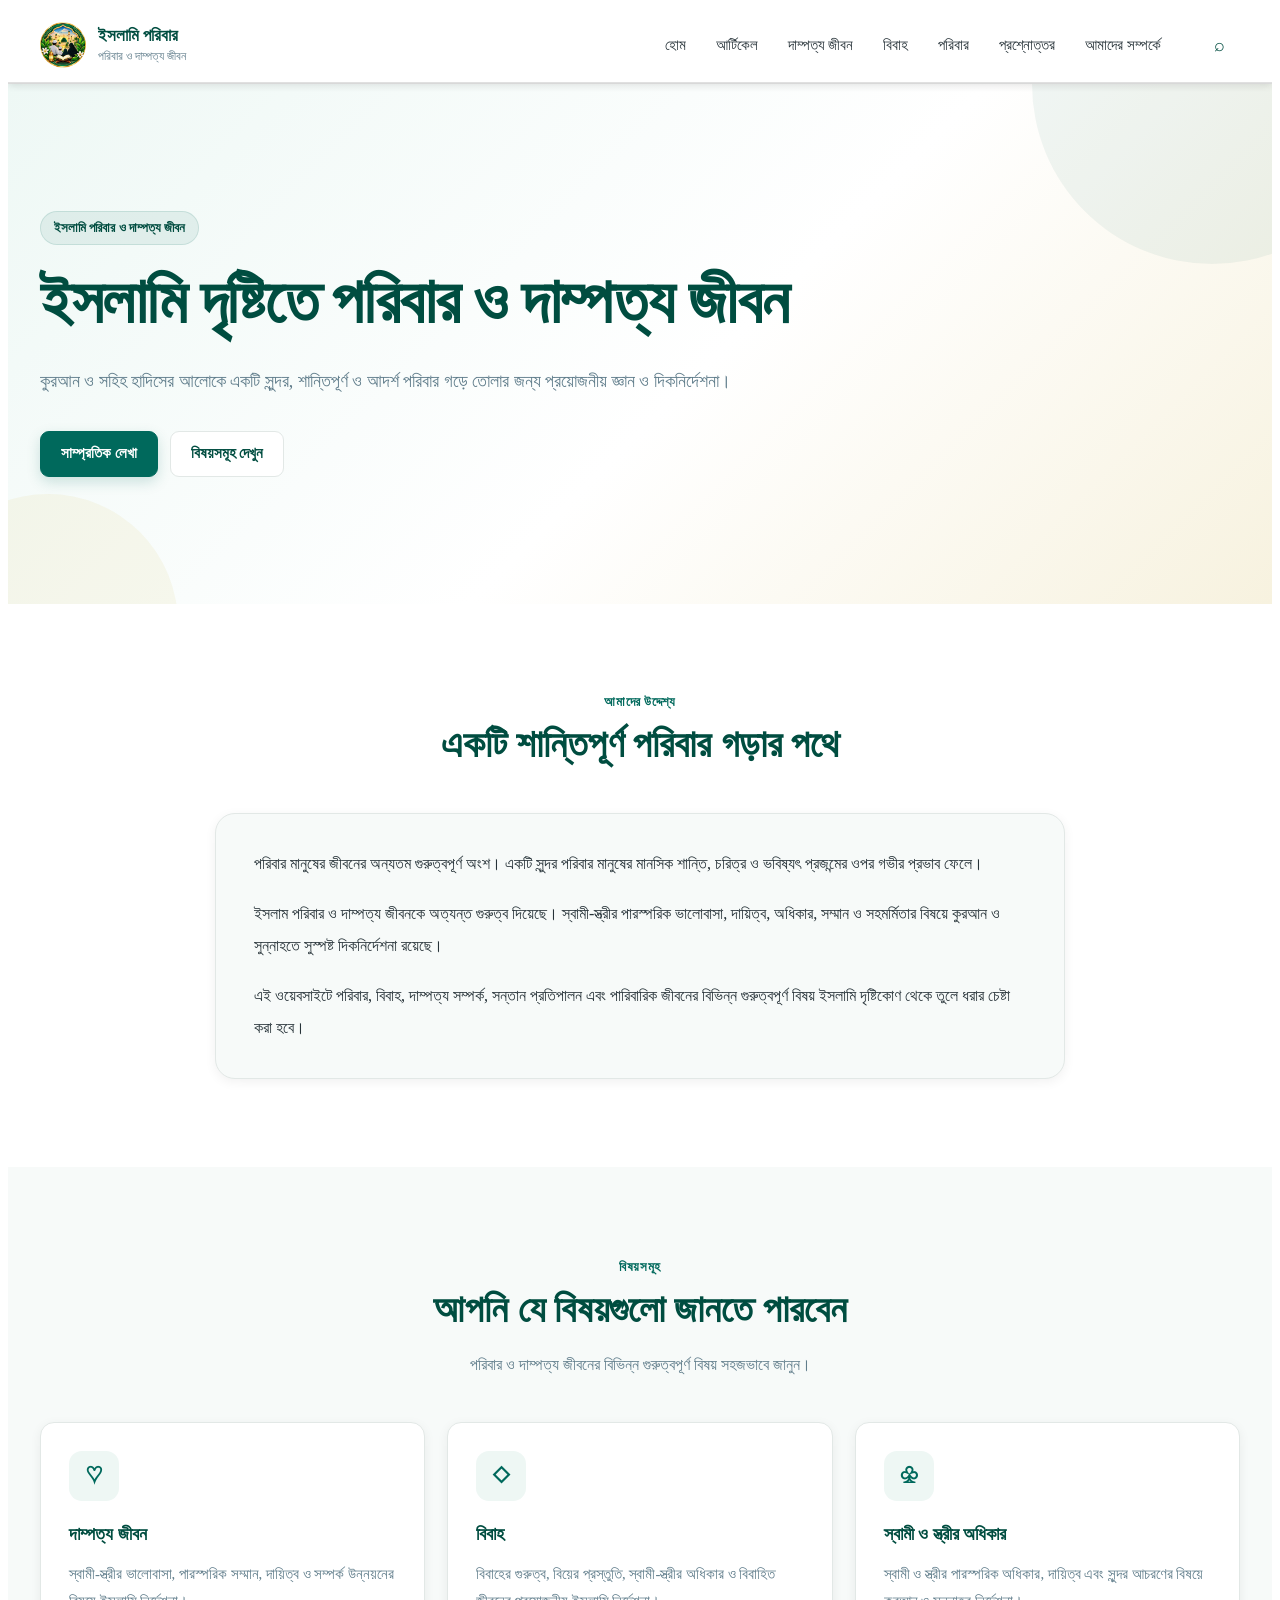
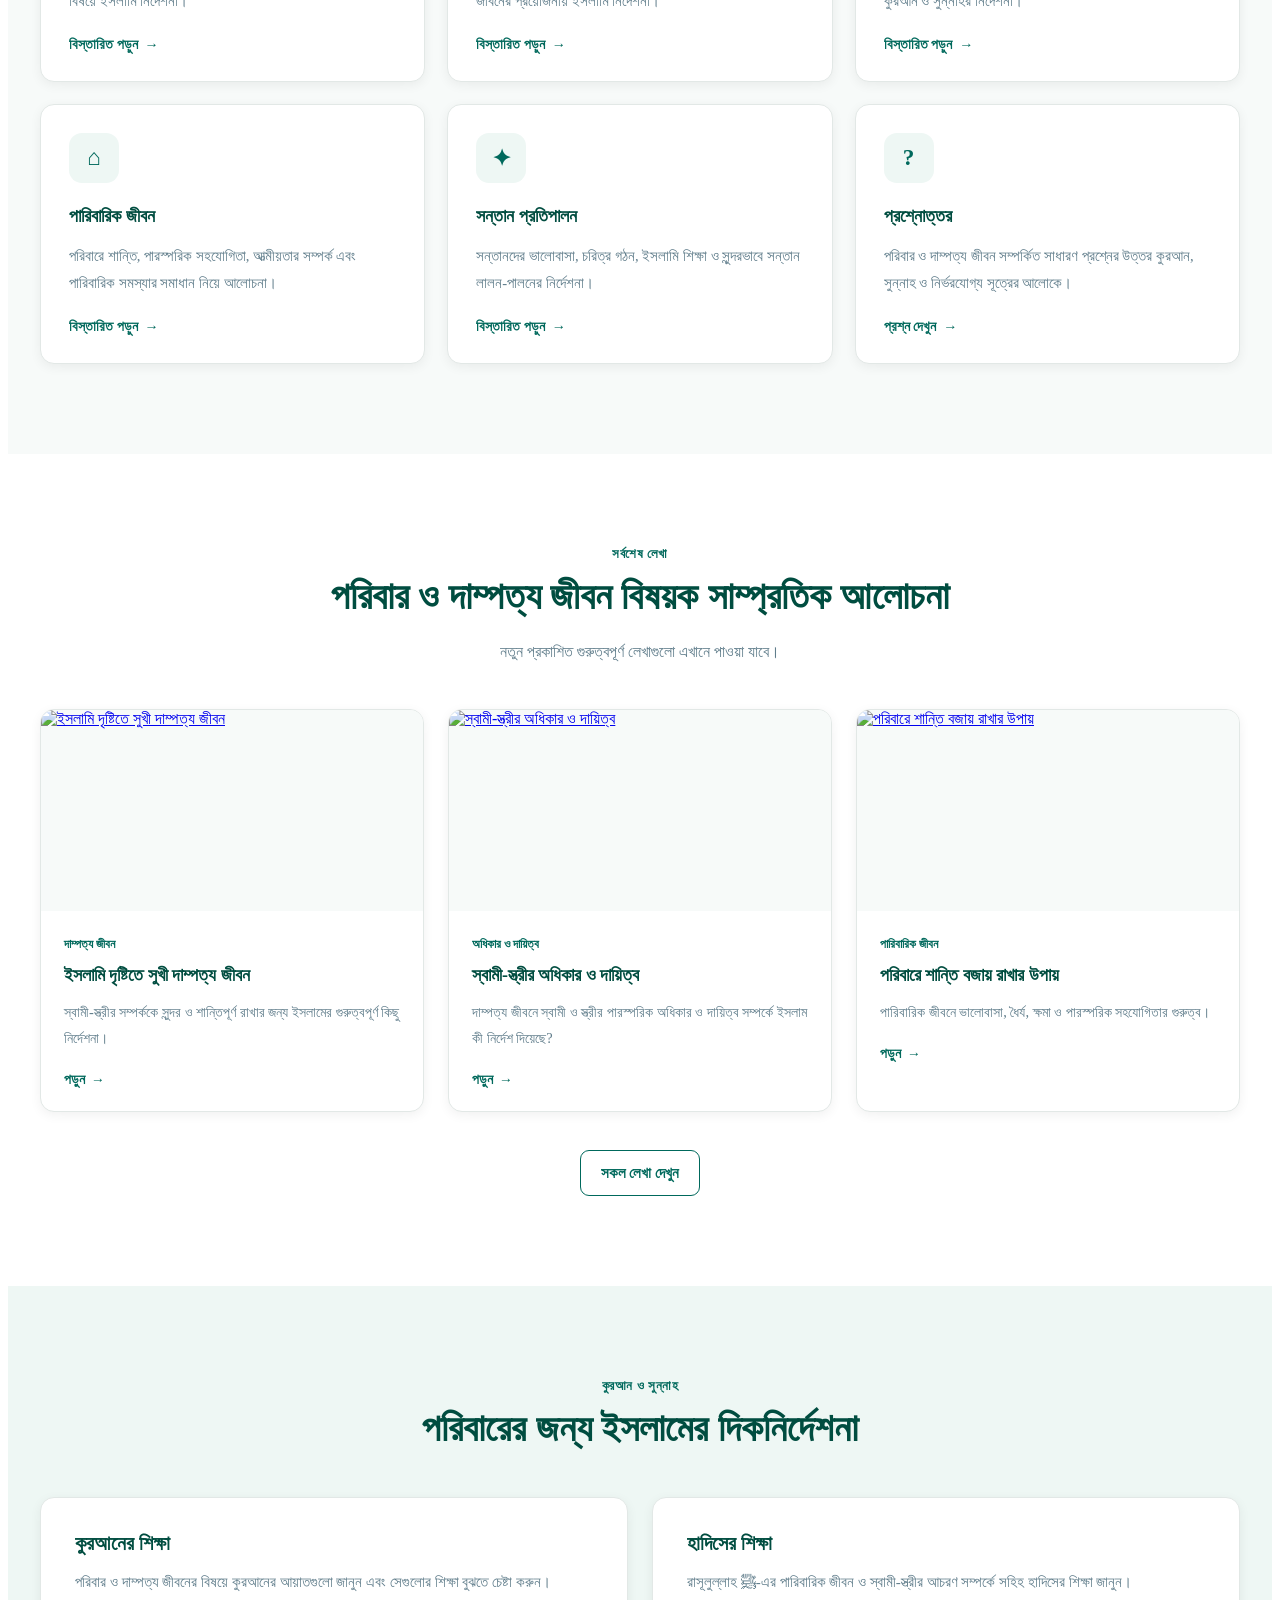
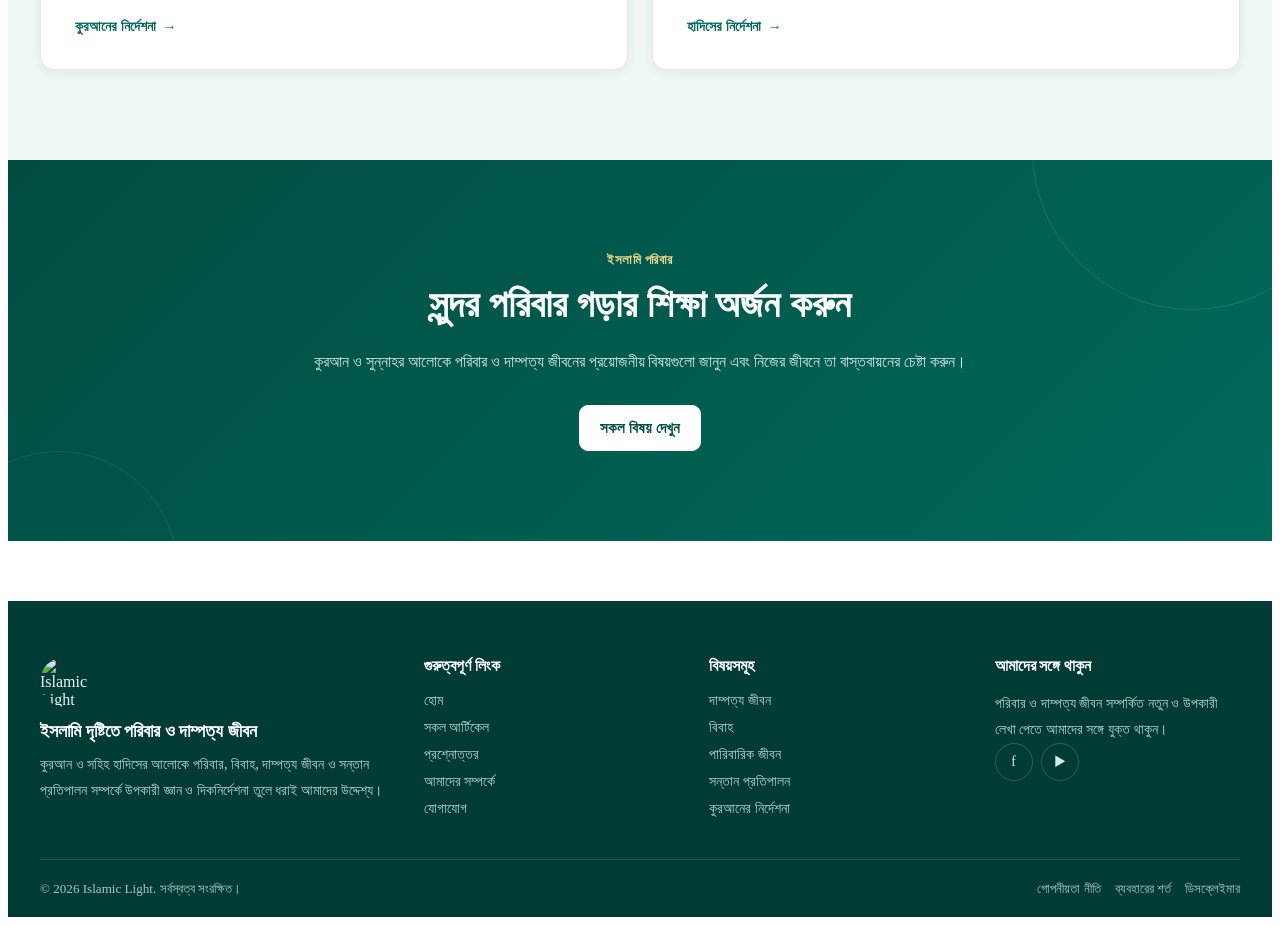
==== commit 28cfbdb5: "Update index.html" ====
--- a/index.html
+++ b/index.html
@@ -45,7 +45,7 @@
           content="https://family.islamiclight.in/images/family-islamic-life.jpg">
 
     <!-- Favicon -->
-    <link rel="icon" href="/images/favicon.png" type="image/png">
+    <link rel="icon" href="/images/favicon.webp" type="image/webp">
 
     <!-- Future CSS -->
     <link rel="stylesheet" href="css/home-page.css">
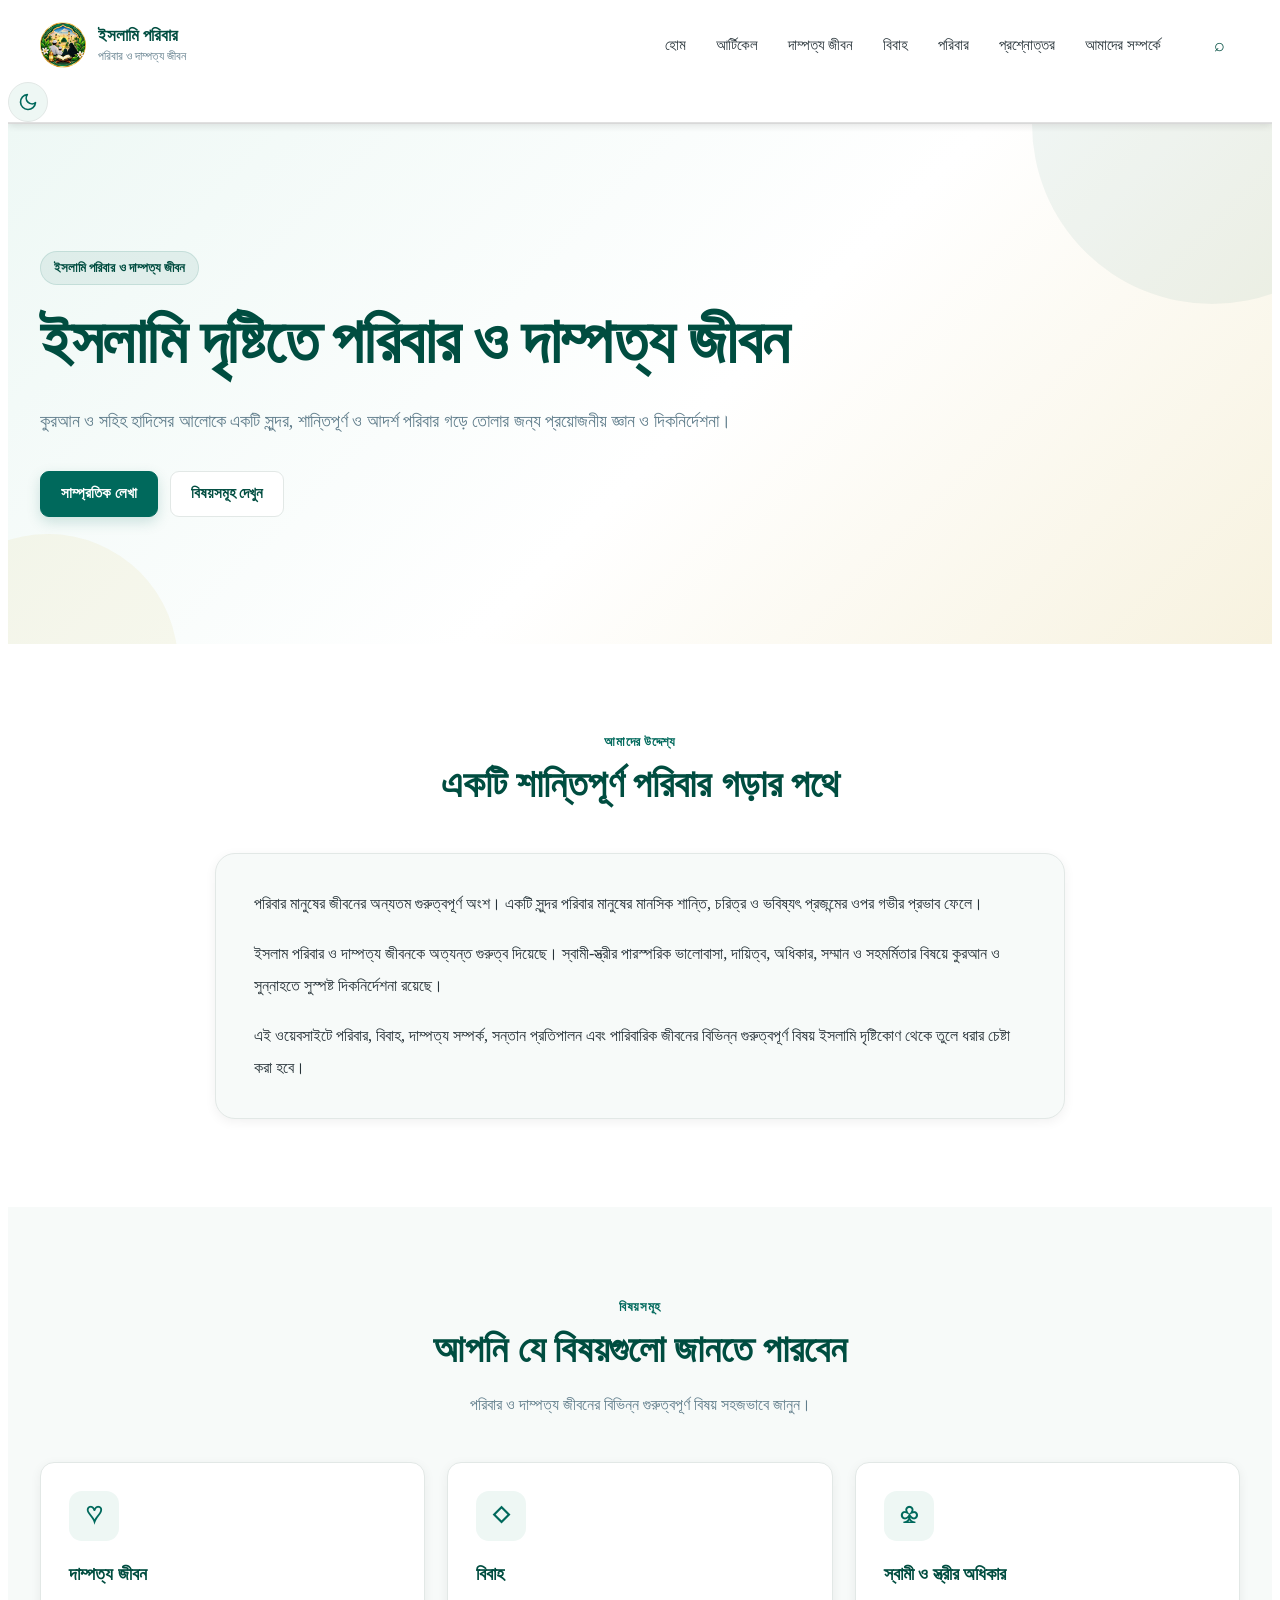
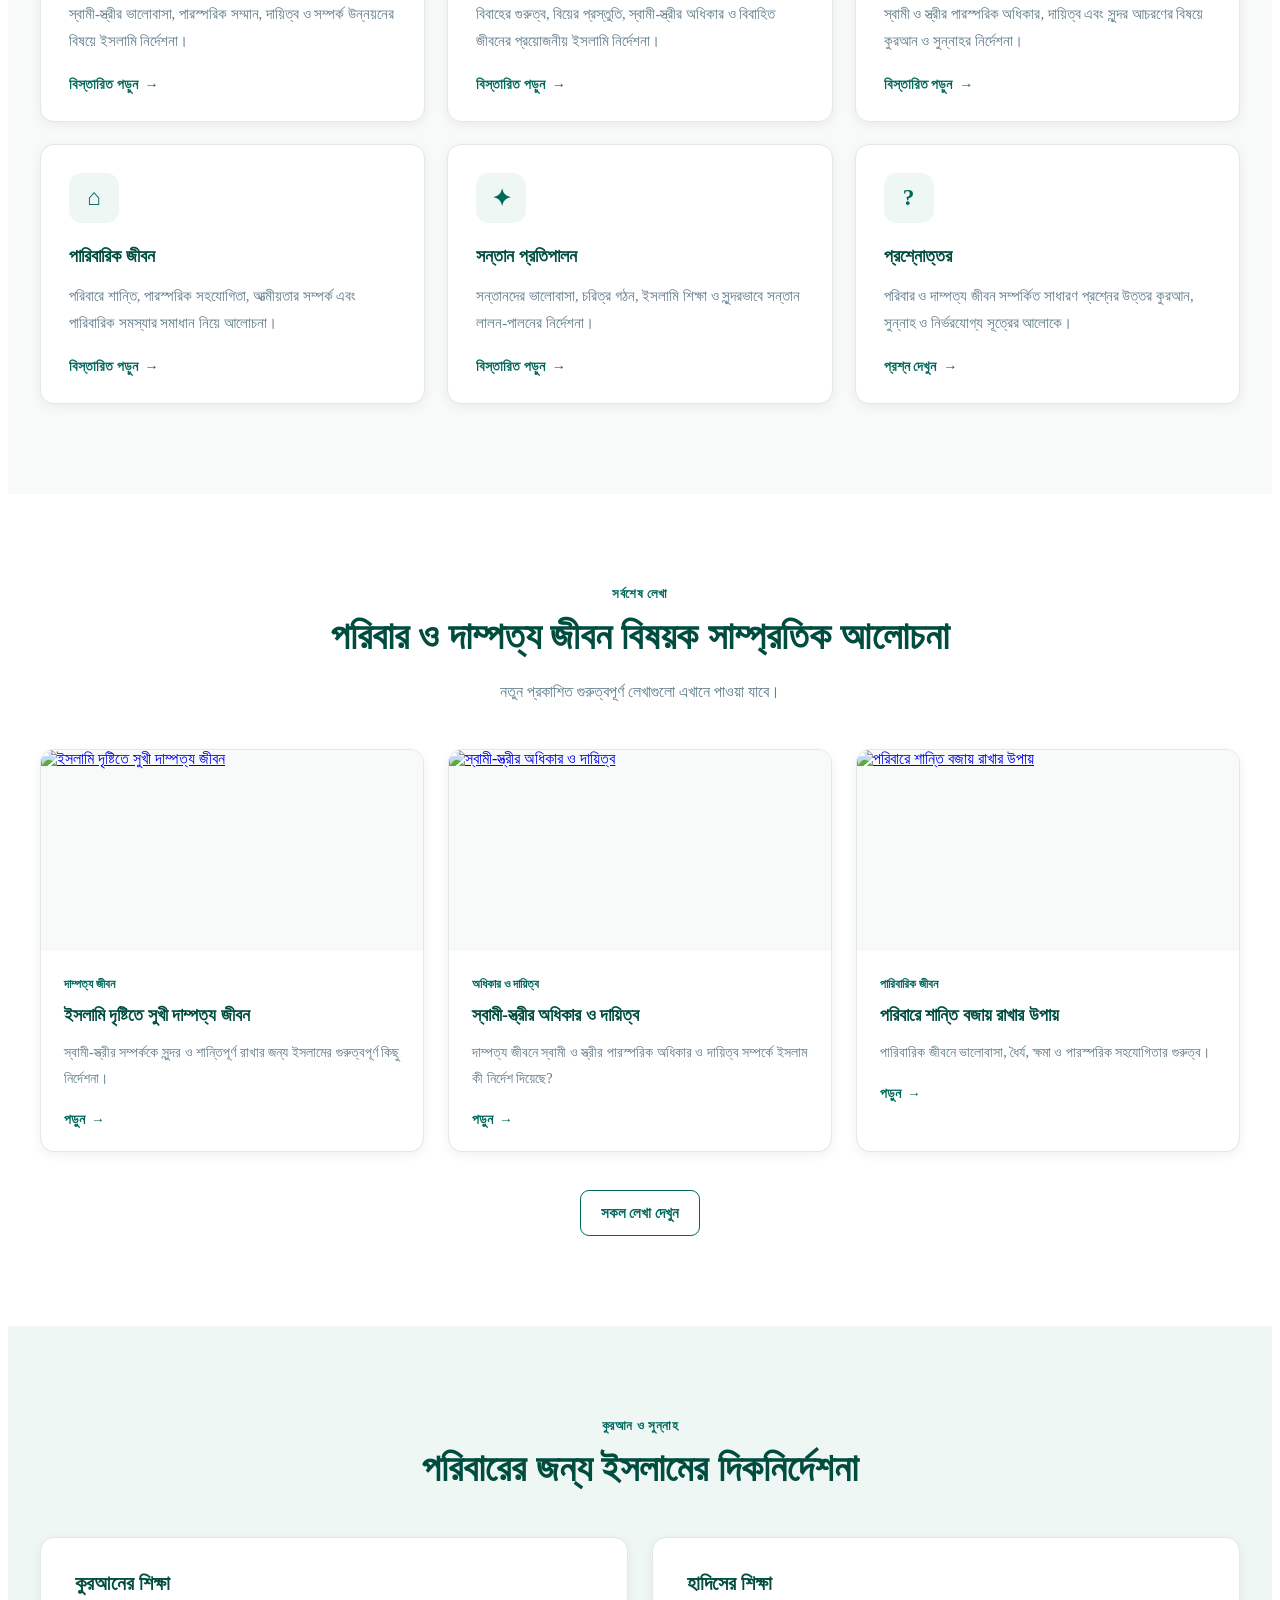
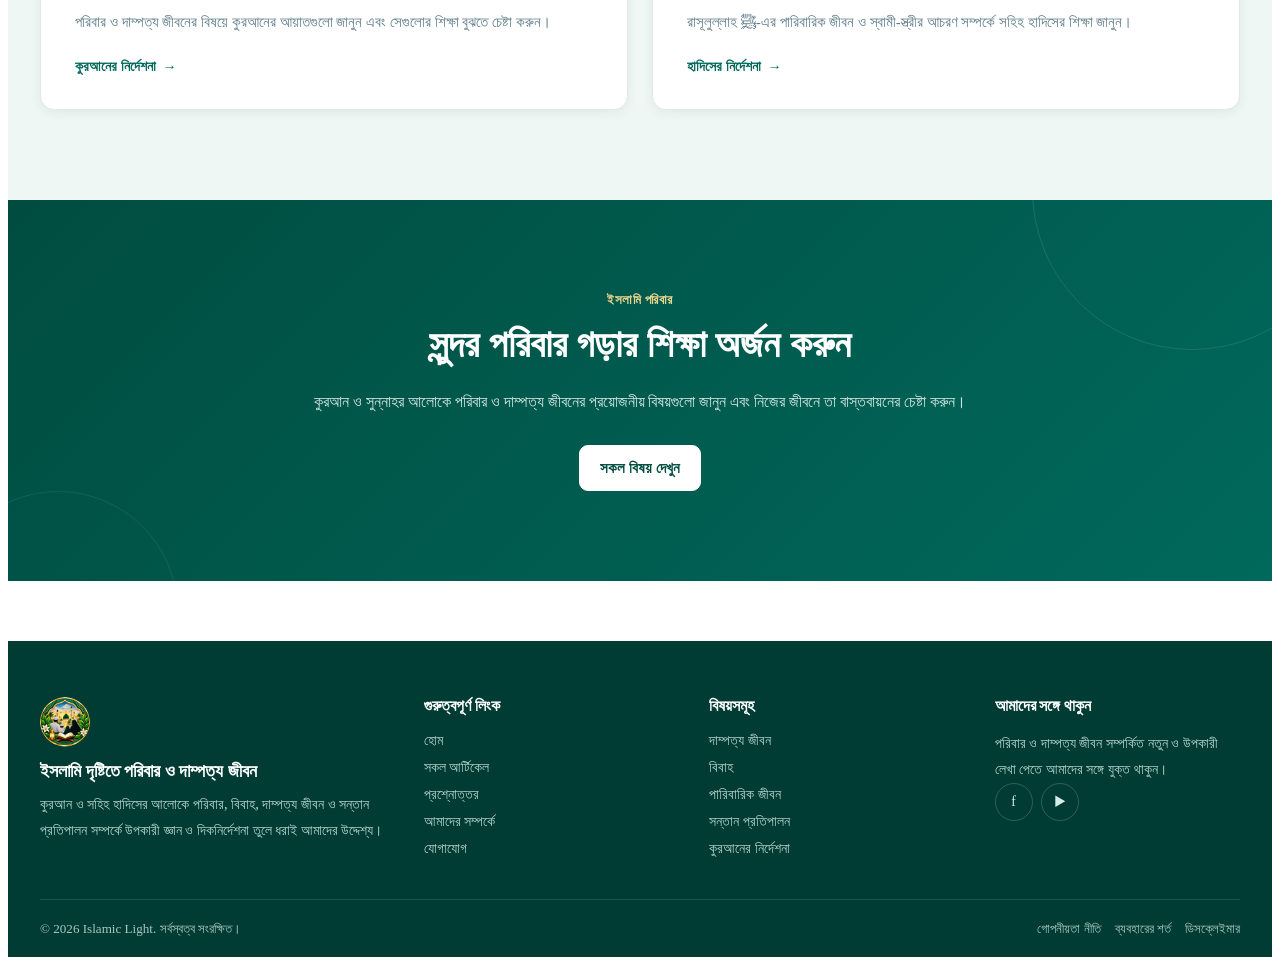
==== commit 80d5201d: "Update index.html" ====
--- a/index.html
+++ b/index.html
@@ -31,7 +31,7 @@
     <meta property="og:site_name" content="ইসলামি দৃষ্টিতে পরিবার ও দাম্পত্য জীবন">
     <meta property="og:locale" content="bn_BD">
     <meta property="og:image"
-          content="https://family.islamiclight.in/images/family-islamic-life.jpg">
+          content="https://family.islamiclight.in/images/family-islamic-life.webp">
     <meta property="og:image:alt"
           content="ইসলামি দৃষ্টিতে পরিবার ও দাম্পত্য জীবন">
 
@@ -42,7 +42,7 @@
     <meta name="twitter:description"
           content="কুরআন ও সহিহ হাদিসের আলোকে পরিবার ও দাম্পত্য জীবনের বিভিন্ন বিষয়।">
     <meta name="twitter:image"
-          content="https://family.islamiclight.in/images/family-islamic-life.jpg">
+          content="https://family.islamiclight.in/images/family-islamic-life.webp">
 
     <!-- Favicon -->
     <link rel="icon" href="/images/favicon.webp" type="image/webp">
--- a/css/header-footer.css
+++ b/css/header-footer.css
@@ -272,7 +272,51 @@
     border-color: var(--border-color);
 }
 
-
+/* =========================================================
+   THEME TOGGLE BUTTON
+   ========================================================= */
+
+.theme-toggle-btn {
+    display: inline-flex;
+    align-items: center;
+    justify-content: center;
+    width: 40px;
+    height: 40px;
+    padding: 0;
+    background: var(--home-bg-green);
+    color: var(--home-primary);
+    border: 1px solid var(--home-border);
+    border-radius: 50%;
+    cursor: pointer;
+    transition: background-color var(--home-transition), color var(--home-transition), transform var(--home-transition), border-color var(--home-transition);
+}
+
+.theme-toggle-btn:hover {
+    background: var(--home-primary);
+    color: #ffffff;
+    transform: scale(1.05);
+}
+
+/* আইকন টগল করার লজিক */
+.theme-toggle-btn .sun-icon {
+    display: none;
+}
+
+.theme-toggle-btn .moon-icon {
+    display: block;
+}
+
+/* ডার্ক মোড সক্রিয় থাকলে সূর্য দেখাবে এবং চাঁদ লুকাবে */
+body.dark-mode .theme-toggle-btn .sun-icon,
+[data-theme="dark"] .theme-toggle-btn .sun-icon {
+    display: block;
+    color: #ffd54f; /* গোল্ডেন সান কালার */
+}
+
+body.dark-mode .theme-toggle-btn .moon-icon,
+[data-theme="dark"] .theme-toggle-btn .moon-icon {
+    display: none;
+}
 /* =========================================================
    8. SEARCH BUTTON
    ========================================================= */
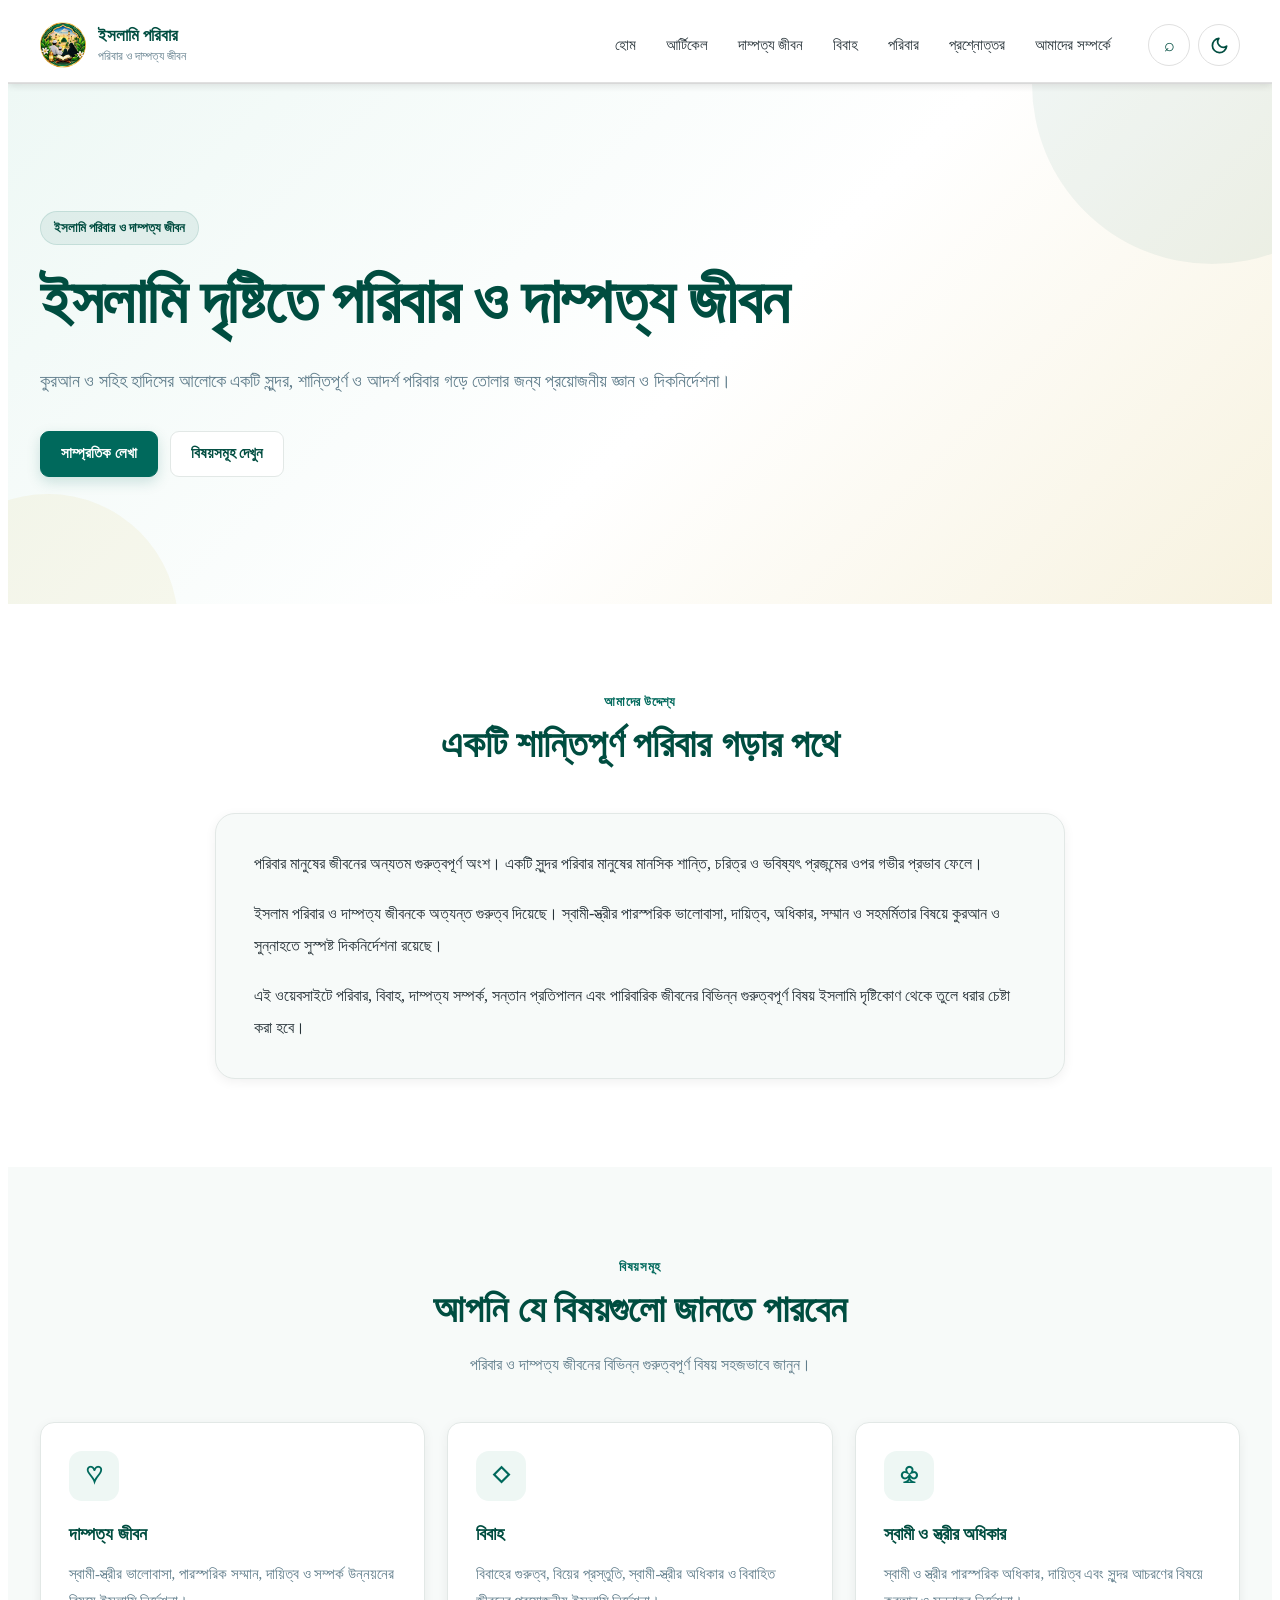
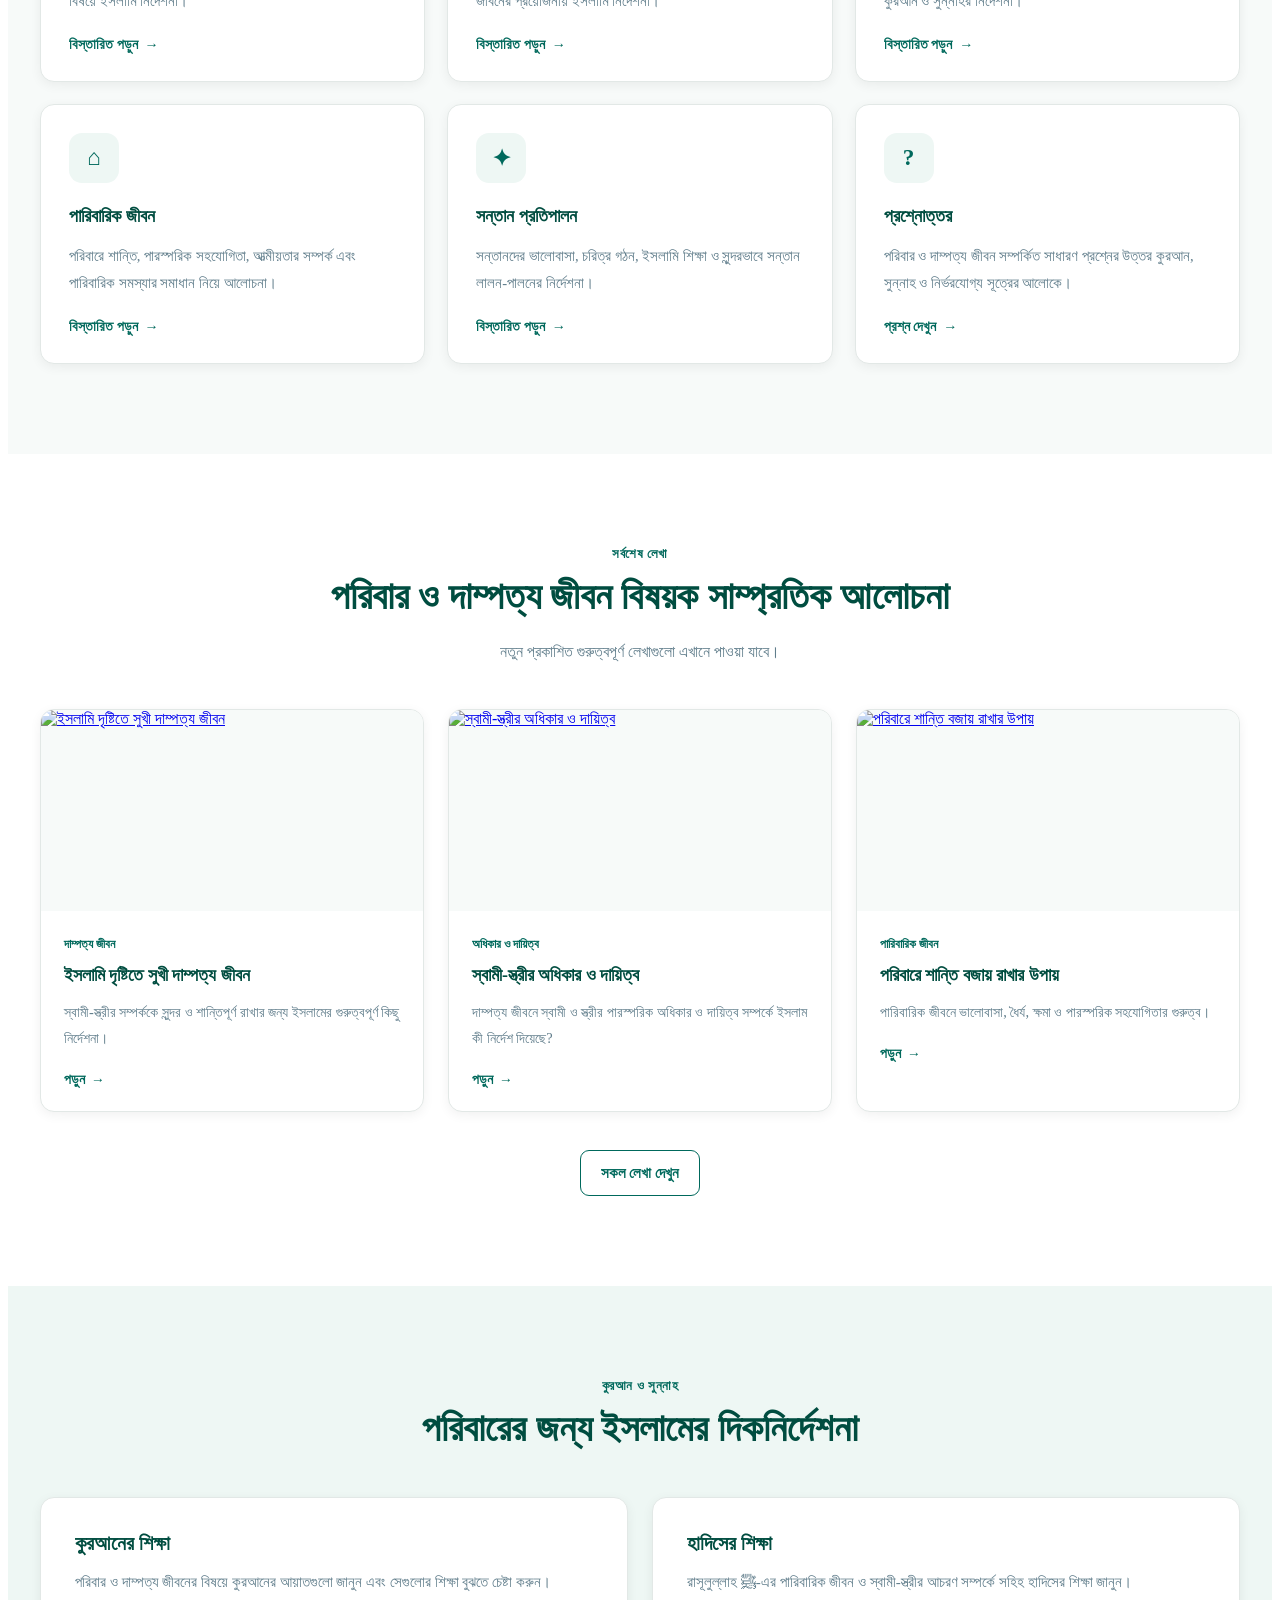
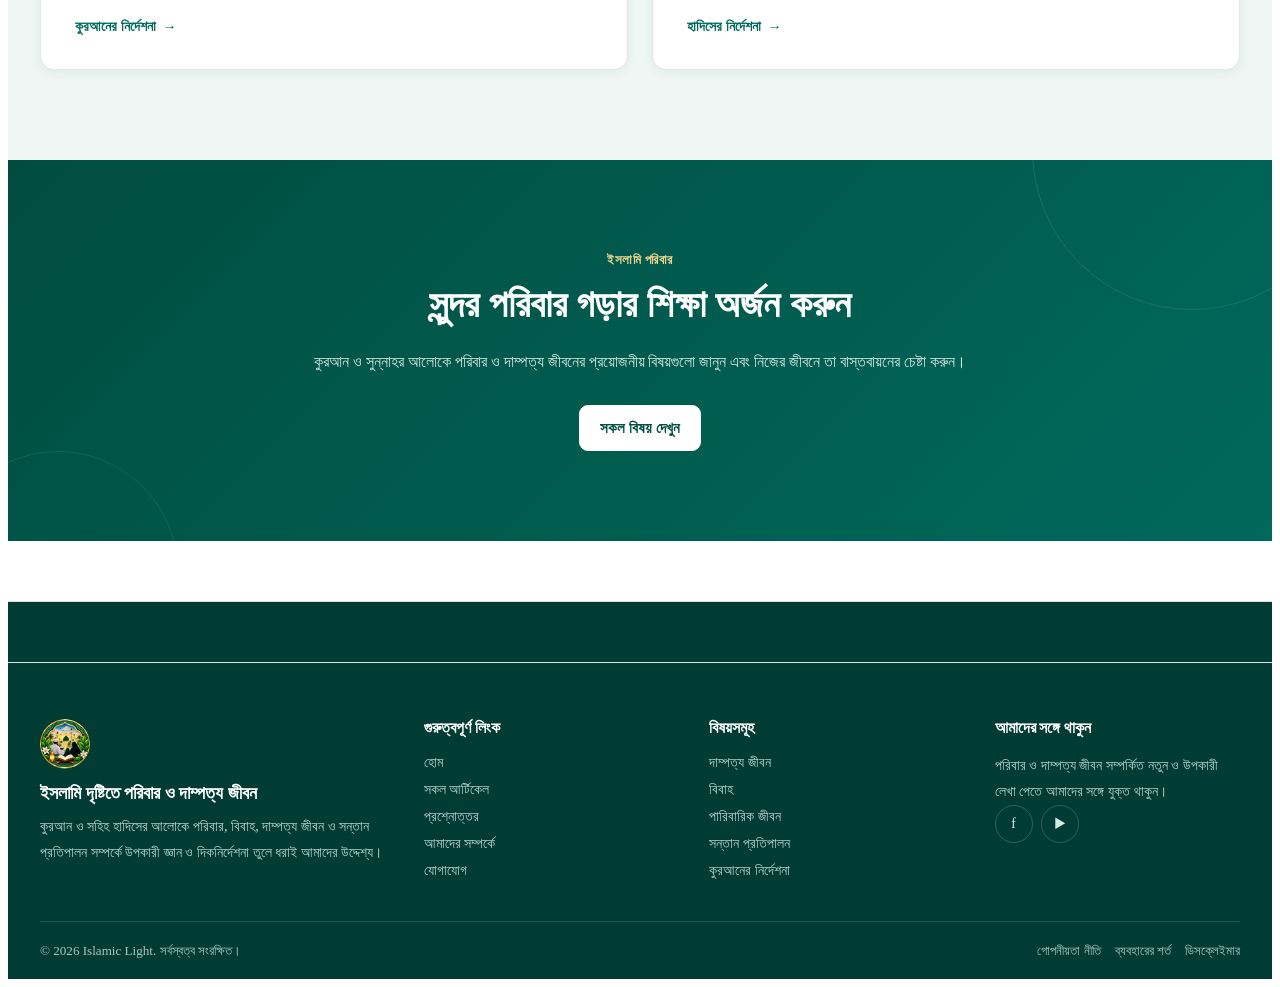
==== commit 9cde622a: "Update link for 'dampotto jibon' page" ====
--- a/index.html
+++ b/index.html
@@ -238,7 +238,7 @@
                             বিষয়ে ইসলামি নির্দেশনা।
                         </p>
 
-                        <a href="/categories/dampotto-jibon.html"
+                        <a href="/married-life/dampotto-jibon.html"
                            aria-label="দাম্পত্য জীবন সম্পর্কে পড়ুন">
                             বিস্তারিত পড়ুন
                         </a>
--- a/css/header-footer.css
+++ b/css/header-footer.css
@@ -7,7 +7,7 @@
 
 
 /* =========================================================
-   1. CSS VARIABLES
+   1. CSS VARIABLES (LIGHT & DARK THEMES)
    ========================================================= */
 
 :root {
@@ -26,19 +26,64 @@
 
     --border-color: #e0e0e0;
     --hover-bg: #f1f8f6;
+    --card-bg: #ffffff;
 
     --header-height: 74px;
-
     --container-width: 1200px;
 
-    --shadow-sm:
-        0 2px 8px rgba(0, 0, 0, 0.06);
-
-    --shadow-md:
-        0 4px 18px rgba(0, 0, 0, 0.10);
-
-    --transition:
-        0.25s ease;
+    --shadow-sm: 0 2px 8px rgba(0, 0, 0, 0.06);
+    --shadow-md: 0 4px 18px rgba(0, 0, 0, 0.10);
+
+    --transition: 0.25s ease;
+}
+
+/* System Dark Mode Preference */
+@media (prefers-color-scheme: dark) {
+    :root:not([data-theme="light"]) {
+        --primary-color: #26a69a;
+        --primary-dark: #80cbc4;
+        --primary-light: #4db6ac;
+
+        --secondary-color: #ffd54f;
+
+        --header-bg: #12181b;
+        --footer-bg: #0b1214;
+
+        --text-color: #eceff1;
+        --text-light: #90a4ae;
+        --white: #ffffff;
+
+        --border-color: #263238;
+        --hover-bg: #1a272c;
+        --card-bg: #1a2226;
+
+        --shadow-sm: 0 2px 8px rgba(0, 0, 0, 0.40);
+        --shadow-md: 0 4px 18px rgba(0, 0, 0, 0.55);
+    }
+}
+
+/* Dark Mode Class / Attribute Support */
+body.dark-mode,
+[data-theme="dark"] {
+    --primary-color: #26a69a;
+    --primary-dark: #80cbc4;
+    --primary-light: #4db6ac;
+
+    --secondary-color: #ffd54f;
+
+    --header-bg: #12181b;
+    --footer-bg: #0b1214;
+
+    --text-color: #eceff1;
+    --text-light: #90a4ae;
+    --white: #ffffff;
+
+    --border-color: #263238;
+    --hover-bg: #1a272c;
+    --card-bg: #1a2226;
+
+    --shadow-sm: 0 2px 8px rgba(0, 0, 0, 0.40);
+    --shadow-md: 0 4px 18px rgba(0, 0, 0, 0.55);
 }
 
 
@@ -82,6 +127,7 @@
     position: sticky;
     top: 0;
     z-index: 1000;
+    transition: background-color var(--transition), border-color var(--transition);
 }
 
 
@@ -227,7 +273,7 @@
 
 
 /* =========================================================
-   7. HEADER ACTIONS
+   7. HEADER ACTIONS & BUTTONS
    ========================================================= */
 
 .site-header .header-actions {
@@ -238,9 +284,6 @@
     flex-shrink: 0;
 }
 
-
-/* Generic header action */
-
 .site-header .header-action {
     width: 42px;
     height: 42px;
@@ -254,7 +297,7 @@
     color: var(--primary-dark);
     background: transparent;
 
-    border: 1px solid transparent;
+    border: 1px solid var(--border-color);
     border-radius: 50%;
 
     cursor: pointer;
@@ -262,42 +305,26 @@
     transition:
         color var(--transition),
         background-color var(--transition),
-        border-color var(--transition);
+        border-color var(--transition),
+        transform var(--transition);
 }
 
 .site-header .header-action:hover,
 .site-header .header-action:focus-visible {
     color: var(--primary-color);
     background: var(--hover-bg);
-    border-color: var(--border-color);
-}
-
-/* =========================================================
-   THEME TOGGLE BUTTON
-   ========================================================= */
+    border-color: var(--primary-color);
+    transform: translateY(-1px);
+}
+
+
+/* Theme Toggle Button Specifics */
 
 .theme-toggle-btn {
-    display: inline-flex;
-    align-items: center;
-    justify-content: center;
-    width: 40px;
-    height: 40px;
-    padding: 0;
-    background: var(--home-bg-green);
-    color: var(--home-primary);
-    border: 1px solid var(--home-border);
-    border-radius: 50%;
-    cursor: pointer;
-    transition: background-color var(--home-transition), color var(--home-transition), transform var(--home-transition), border-color var(--home-transition);
-}
-
-.theme-toggle-btn:hover {
-    background: var(--home-primary);
-    color: #ffffff;
-    transform: scale(1.05);
-}
-
-/* আইকন টগল করার লজিক */
+    background: var(--hover-bg);
+    color: var(--primary-color);
+}
+
 .theme-toggle-btn .sun-icon {
     display: none;
 }
@@ -306,17 +333,18 @@
     display: block;
 }
 
-/* ডার্ক মোড সক্রিয় থাকলে সূর্য দেখাবে এবং চাঁদ লুকাবে */
 body.dark-mode .theme-toggle-btn .sun-icon,
 [data-theme="dark"] .theme-toggle-btn .sun-icon {
     display: block;
-    color: #ffd54f; /* গোল্ডেন সান কালার */
+    color: #ffd54f;
 }
 
 body.dark-mode .theme-toggle-btn .moon-icon,
 [data-theme="dark"] .theme-toggle-btn .moon-icon {
     display: none;
 }
+
+
 /* =========================================================
    8. SEARCH BUTTON
    ========================================================= */
@@ -335,8 +363,8 @@
 
     position: relative;
 
-    width: 44px;
-    height: 44px;
+    width: 42px;
+    height: 42px;
 
     padding: 0;
 
@@ -370,7 +398,8 @@
 
     transition:
         transform var(--transition),
-        opacity var(--transition);
+        opacity var(--transition),
+        background-color var(--transition);
 }
 
 .site-header .menu-icon {
@@ -400,7 +429,6 @@
 
 /* =========================================================
    10. MOBILE MENU OPEN STATE
-   Controlled by global.js
    ========================================================= */
 
 .site-header .menu-toggle[aria-expanded="true"] .menu-icon {
@@ -417,7 +445,7 @@
 
 
 /* =========================================================
-   11. MOBILE SEARCH
+   11. MOBILE SEARCH PANEL
    ========================================================= */
 
 .site-header .search-panel {
@@ -457,7 +485,7 @@
 
     color: var(--text-color);
 
-    background: #ffffff;
+    background: var(--card-bg);
 
     border: 1px solid var(--border-color);
     border-radius: 8px;
@@ -468,14 +496,15 @@
 
     transition:
         border-color var(--transition),
-        box-shadow var(--transition);
+        box-shadow var(--transition),
+        background-color var(--transition);
 }
 
 .site-header .search-input:focus {
     border-color: var(--primary-color);
 
     box-shadow:
-        0 0 0 3px rgba(0, 105, 92, 0.10);
+        0 0 0 3px rgba(38, 166, 154, 0.15);
 }
 
 .site-header .search-submit {
@@ -483,7 +512,7 @@
 
     padding: 8px 18px;
 
-    color: var(--white);
+    color: #ffffff;
     background: var(--primary-color);
 
     border: 0;
@@ -501,6 +530,7 @@
 .site-header .search-submit:hover,
 .site-header .search-submit:focus-visible {
     background: var(--primary-dark);
+    color: #12181b;
 }
 
 .site-header .search-submit:active {
@@ -526,7 +556,7 @@
 
     padding: 8px;
 
-    background: var(--white);
+    background: var(--card-bg);
 
     border: 1px solid var(--border-color);
     border-radius: 10px;
@@ -585,6 +615,9 @@
     color: #e8f5f2;
 
     background: var(--footer-bg);
+    border-top: 1px solid var(--border-color);
+
+    transition: background-color var(--transition), border-color var(--transition);
 }
 
 
@@ -655,6 +688,11 @@
     line-height: 1.8;
 }
 
+body.dark-mode .site-footer .footer-description,
+[data-theme="dark"] .site-footer .footer-description {
+    color: #8c9ba5;
+}
+
 
 /* =========================================================
    17. FOOTER COLUMNS
@@ -690,9 +728,14 @@
         transform var(--transition);
 }
 
+body.dark-mode .site-footer .footer-link,
+[data-theme="dark"] .site-footer .footer-link {
+    color: #8c9ba5;
+}
+
 .site-footer .footer-link:hover,
 .site-footer .footer-link:focus-visible {
-    color: var(--white);
+    color: var(--secondary-color);
 
     transform: translateX(3px);
 }
@@ -734,7 +777,7 @@
 
 .site-footer .social-link:hover,
 .site-footer .social-link:focus-visible {
-    color: var(--white);
+    color: #ffffff;
 
     background: rgba(255, 255, 255, 0.10);
 
@@ -767,6 +810,11 @@
 
     font-size: 0.82rem;
     line-height: 1.6;
+}
+
+body.dark-mode .site-footer .copyright,
+[data-theme="dark"] .site-footer .copyright {
+    color: #6d808c;
 }
 
 .site-footer .footer-bottom-links {
@@ -785,9 +833,14 @@
     transition: color var(--transition);
 }
 
+body.dark-mode .site-footer .footer-bottom-link,
+[data-theme="dark"] .site-footer .footer-bottom-link {
+    color: #6d808c;
+}
+
 .site-footer .footer-bottom-link:hover,
 .site-footer .footer-bottom-link:focus-visible {
-    color: var(--white);
+    color: var(--secondary-color);
 }
 
 
@@ -892,7 +945,7 @@
 
         padding: 10px 12px 14px;
 
-        background: var(--white);
+        background: var(--header-bg);
 
         border-top: 1px solid var(--border-color);
         border-bottom: 1px solid var(--border-color);
@@ -1009,7 +1062,7 @@
     }
 
     .site-header .header-actions {
-        gap: 3px;
+        gap: 6px;
     }
 
     .site-header .header-action {
@@ -1068,8 +1121,10 @@
         background: transparent;
     }
 }
-/* =========================================================
-   ACCESSIBILITY - VISUALLY HIDDEN
+
+
+/* =========================================================
+   26. ACCESSIBILITY - VISUALLY HIDDEN
    ========================================================= */
 
 .visually-hidden {
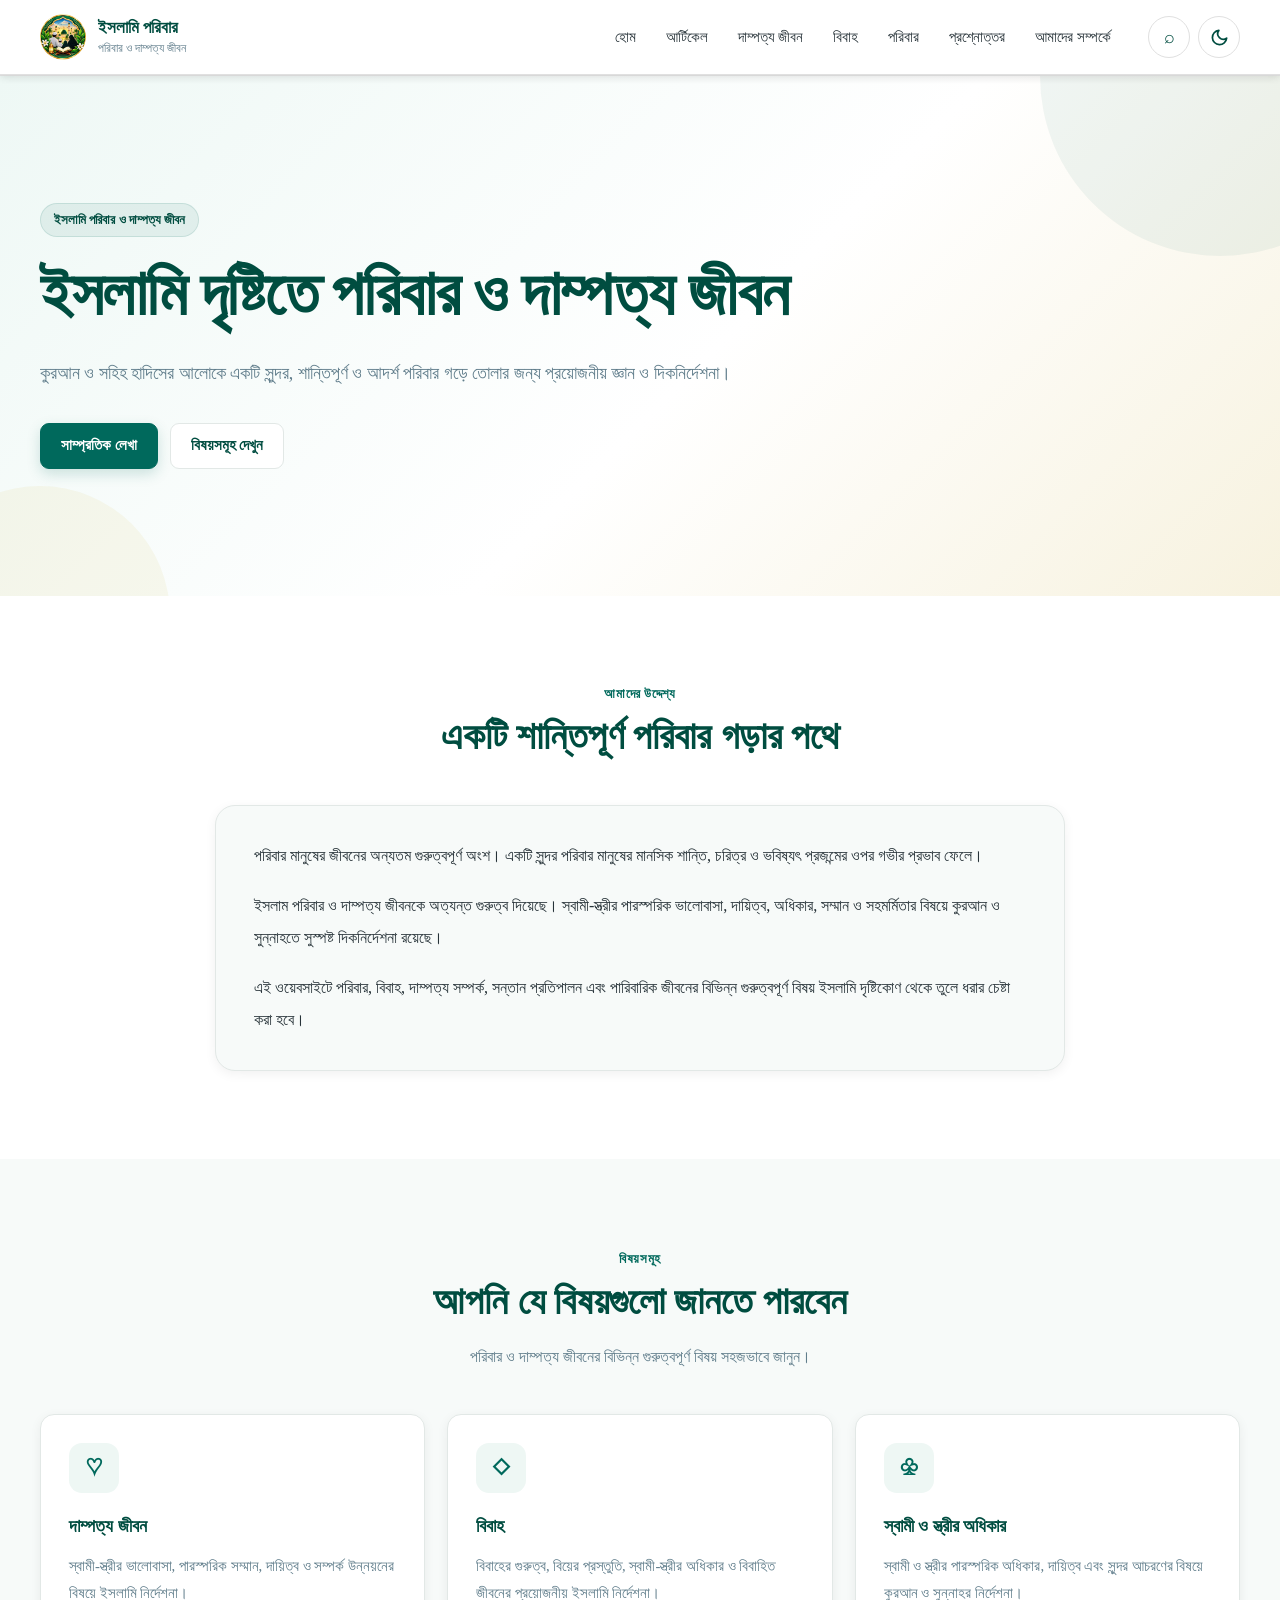
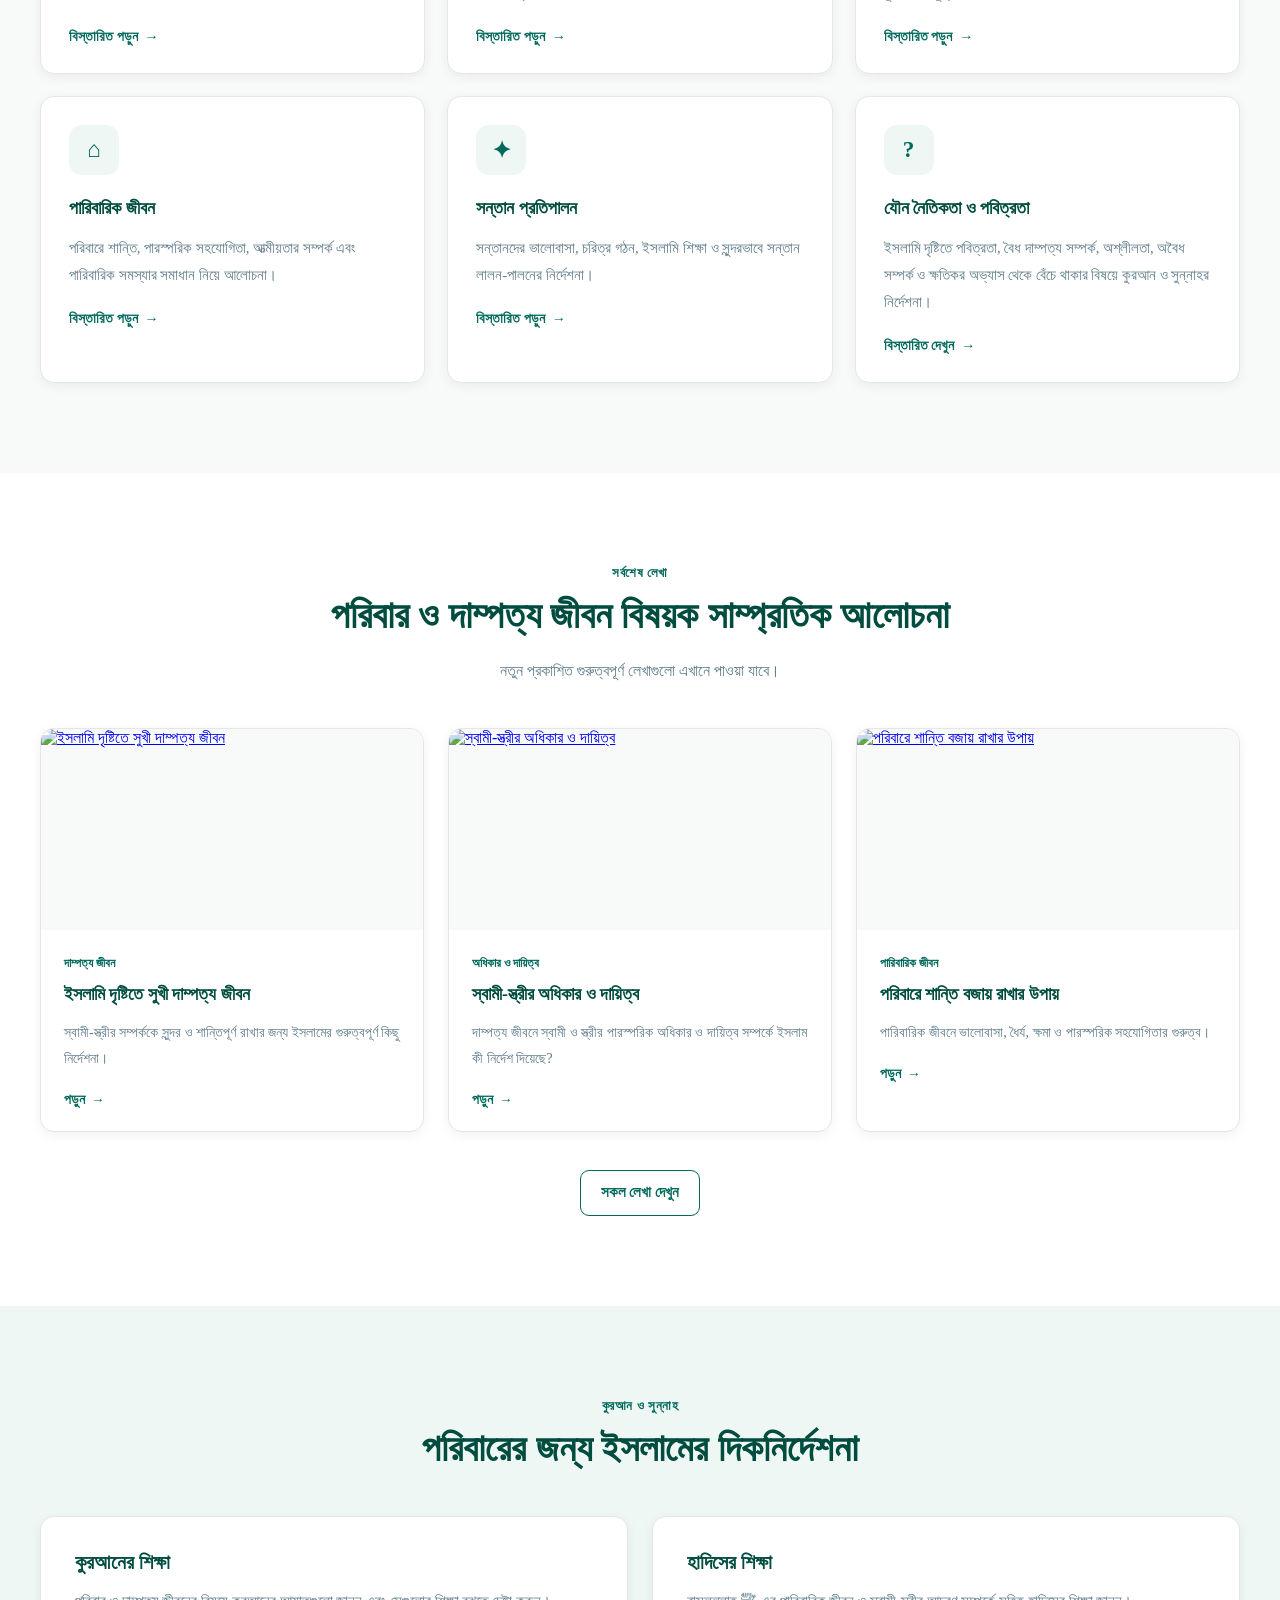
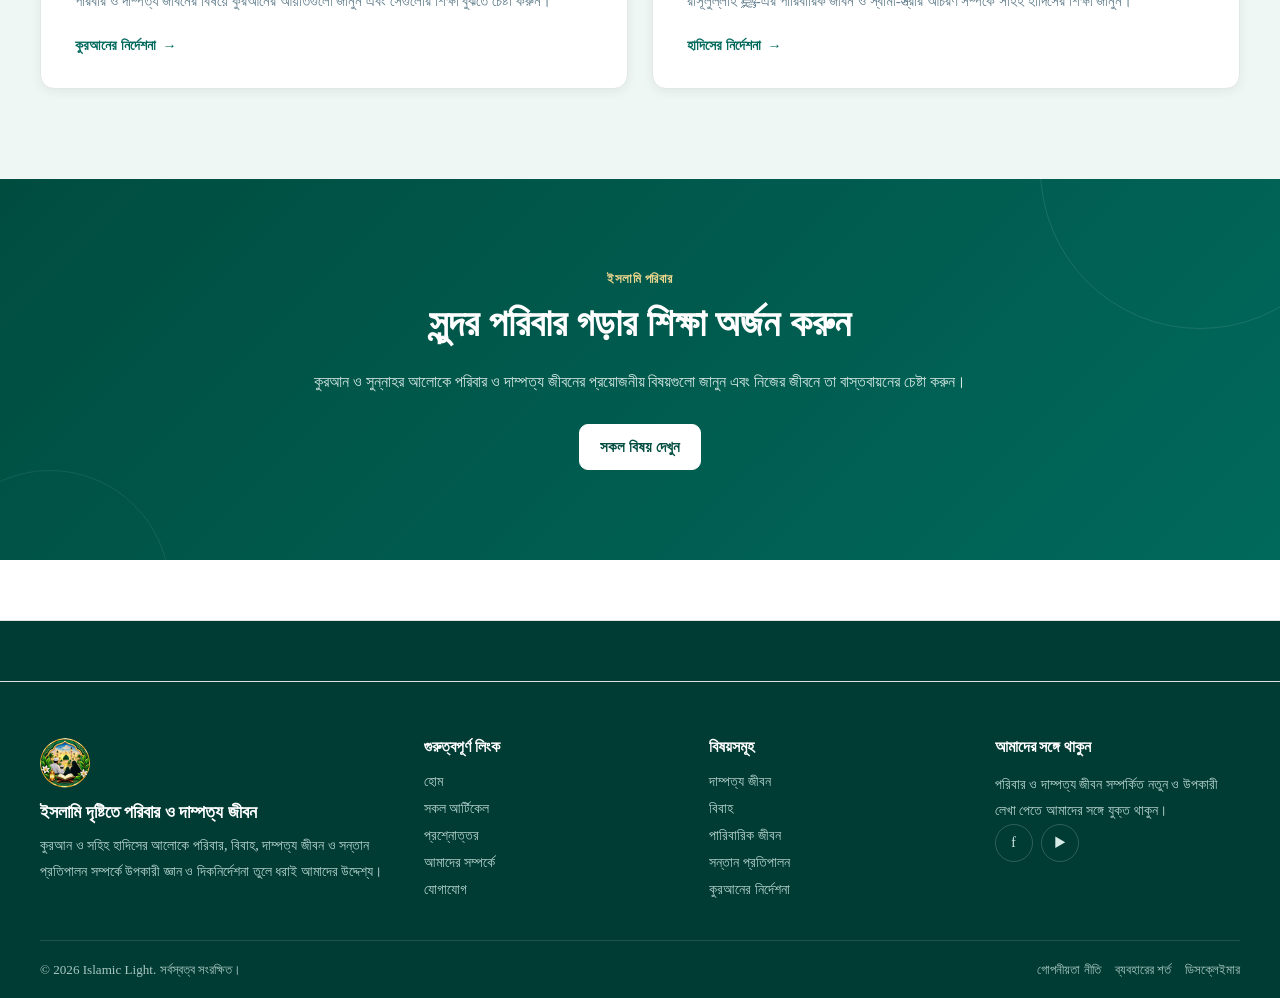
==== commit 6b46a1ce: "Update index.html" ====
--- a/index.html
+++ b/index.html
@@ -351,29 +351,29 @@
 
 
                     <!-- Category 6 -->
-                    <article class="category-card">
-
-                        <div class="category-icon"
-                             aria-hidden="true">
-                            ?
-                        </div>
-
-                        <h3>
-                            প্রশ্নোত্তর
-                        </h3>
-
-                        <p>
-                            পরিবার ও দাম্পত্য জীবন সম্পর্কিত
-                            সাধারণ প্রশ্নের উত্তর কুরআন,
-                            সুন্নাহ ও নির্ভরযোগ্য সূত্রের আলোকে।
-                        </p>
-
-                        <a href="/questions.html"
-                           aria-label="প্রশ্নোত্তর বিভাগে যান">
-                            প্রশ্ন দেখুন
-                        </a>
-
-                    </article>
+<article class="category-card">
+
+    <div class="category-icon"
+         aria-hidden="true">
+        ?
+    </div>
+
+    <h3>
+        যৌন নৈতিকতা ও পবিত্রতা
+    </h3>
+
+    <p>
+        ইসলামি দৃষ্টিতে পবিত্রতা, বৈধ দাম্পত্য সম্পর্ক,
+        অশ্লীলতা, অবৈধ সম্পর্ক ও ক্ষতিকর অভ্যাস থেকে
+        বেঁচে থাকার বিষয়ে কুরআন ও সুন্নাহর নির্দেশনা।
+    </p>
+
+    <a href="sexual-ethics/sexual-ethics.html"
+       aria-label="যৌন নৈতিকতা ও পবিত্রতা বিভাগে যান">
+        বিস্তারিত দেখুন
+    </a>
+
+</article>
 
                 </div>
 
@@ -676,17 +676,6 @@
     </footer>
 
 
-    <!-- =====================================================
-         NOSCRIPT
-         ===================================================== -->
-
-    <noscript>
-        <div class="noscript-message">
-            এই ওয়েবসাইটের কিছু ফিচার সঠিকভাবে ব্যবহার করার জন্য
-            আপনার ব্রাউজারে JavaScript সক্রিয় করুন।
-        </div>
-    </noscript>
-
      <!-- Future Global JavaScript -->
     <script src="js/global.js" defer></script>
 
--- a/css/header-footer.css
+++ b/css/header-footer.css
@@ -4,6 +4,40 @@
    Header & Footer Styles
    File: header-footer.css
    ========================================================= */
+/* =========================================
+   GLOBAL RESET & BORDER GAP FIX
+   ========================================= */
+
+* {
+    margin: 0;
+    padding: 0;
+    box-sizing: border-box;
+}
+
+html,
+body {
+    margin: 0 !important;
+    padding: 0 !important;
+    width: 100%;
+    max-width: 100%;
+    overflow-x: hidden;
+    background-color: var(--home-bg, #12181b);
+}
+
+/* নিশ্চিত করুন মূল হেডার এবং সেকশনগুলো পুরো স্ক্রিন জুড়ে থাকে */
+.site-header,
+main,
+.hero-section,
+.intro-section,
+.categories-section,
+.latest-articles-section,
+.guidance-section,
+.cta-section,
+.site-footer {
+    width: 100%;
+    margin-left: 0;
+    margin-right: 0;
+}
 
 
 /* =========================================================
